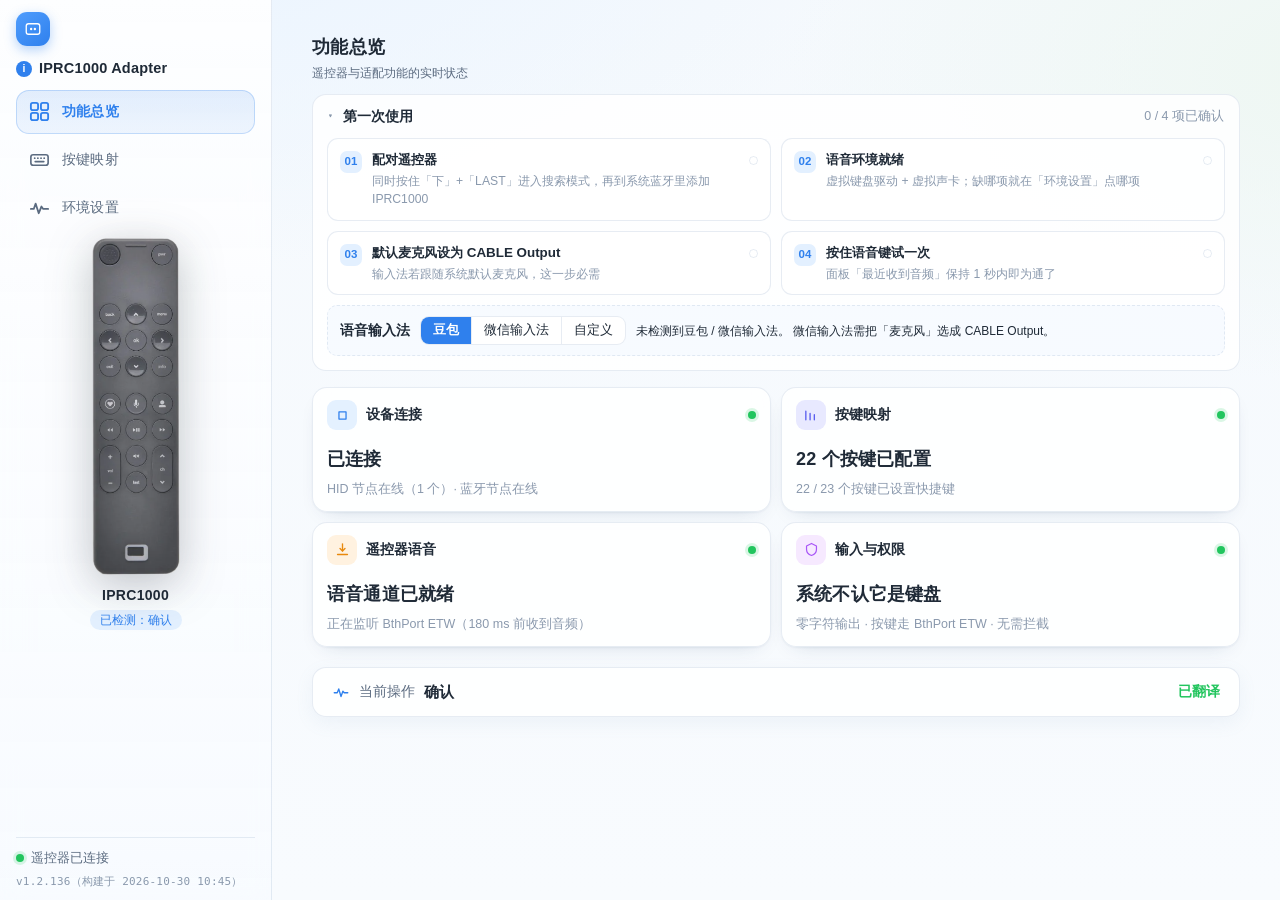
==== iprc1000_gui_dotnet/ui/index.html @ 38e793eb "声音通路合并成一张卡（1.2.136） 虚拟声卡 + 语音桥原来是两张独立卡，各占一屏，而它们讲的是同一件事 （遥控器 → 虚拟声卡 → 输入法）。合并后视觉上是一张卡：外圈圆角 + 中间虚线分隔。 " ====
<!DOCTYPE html>
<html lang="zh-CN">
<head>
<meta charset="utf-8" />
<meta name="viewport" content="width=device-width, initial-scale=1" />
<title>IPRC1000 Adapter</title>
<link rel="stylesheet" href="style.css" />
  <link rel="stylesheet" href="skin.css" />
</head>
<body>
<div class="app">

  <!-- ═══════════ 左侧栏 ═══════════ -->
  <aside class="rail">
    <div class="logo" title="IPRC1000 Adapter">
      <svg viewBox="0 0 24 24" width="18" height="18">
        <rect x="3" y="5" width="18" height="14" rx="3" fill="none" stroke="currentColor" stroke-width="1.8"/>
        <circle cx="9.5" cy="12" r="1.6" fill="currentColor"/>
        <circle cx="14.5" cy="12" r="1.6" fill="currentColor"/>
      </svg>
    </div>

    <div class="brand"><span class="badge">i</span> IPRC1000 Adapter</div>

    <nav class="nav">
      <button class="nav-btn active" data-page="overview" title="功能总览">
        <svg viewBox="0 0 24 24"><rect x="3" y="3" width="7.5" height="7.5" rx="2"/><rect x="13.5" y="3" width="7.5" height="7.5" rx="2"/><rect x="3" y="13.5" width="7.5" height="7.5" rx="2"/><rect x="13.5" y="13.5" width="7.5" height="7.5" rx="2"/></svg>
        <span class="nav-txt">功能总览</span>
      </button>
      <button class="nav-btn" data-page="keys" title="按键映射">
        <svg viewBox="0 0 24 24"><rect x="3" y="7" width="18" height="11" rx="2.4" stroke-width="1.7" fill="none"/><path d="M7 10.6h.01M10.3 10.6h.01M13.6 10.6h.01M16.9 10.6h.01M7.6 14.2h8.8" stroke-width="1.9"/></svg>
        <span class="nav-txt">按键映射</span>
      </button>
      <button class="nav-btn" data-page="env" title="环境设置">
        <svg viewBox="0 0 24 24"><path d="M3 13.5h3l2-5.5 3.2 10L14 11l1.9 2.5H21" stroke-width="1.9" fill="none"/></svg>
        <span class="nav-txt">环境设置</span>
      </button>
    </nav>

    <div class="device">
      <div class="remote"><img src="remote.png" alt="IPRC1000 遥控器" draggable="false" /></div>
      <div class="dev-name">IPRC1000</div>
      <div class="dev-hint" id="devHint">已检测：确认</div>
    </div>

    <!-- 底部固定区：连接状态 + 版本。用包裹层承载 margin-top:auto，
         否则 auto 外边距会把后加的版本行挤出可视区（.rail 是 overflow:hidden）。 -->
    <div class="rail-bottom">
      <div class="rail-foot">
        <span class="dot" id="linkDot"></span><span id="linkText">等待遥控器连接</span>
      </div>
      <!-- 版本 + 构建时间：一眼确认手上跑的是哪一版（本项目反复吃过"是不是最新 exe"的亏） -->
      <div class="rail-ver" id="railVer" title="程序版本与构建时间">—</div>
    </div>
  </aside>

  <!-- ═══════════ 右侧内容 ═══════════ -->
  <main>

    <!-- ── 功能总览 ── -->
    <section class="page" id="page-overview">
      <header class="page-head">
        <h1>功能总览</h1>
        <p>遥控器与适配功能的实时状态</p>
      </header>

      <!-- ③ 第一次使用：四步清单。全部完成自动收起；点任一步跳到对应页面 -->
      <details class="journey" id="journey" open>
        <summary>
          <span class="journey-h">第一次使用</span>
          <span class="journey-prog" id="journeyProg">0 / 4 项已确认</span>
        </summary>
        <!-- 向导条：未完成时显示"第 N 步"，当前步没通过就禁用「下一步」 -->
        <div class="wizard" id="wizardBar" style="display:none">
          <b id="wizardStep">第 1 / 4 步</b>
          <span id="wizardHint" class="wizard-hint"></span>
          <button type="button" class="btn" id="wizardNext">下一步</button>
        </div>
        <div class="journey-list" id="journeyList">
          <button type="button" class="jstep" data-go="overview">
            <b>01</b>
            <span><i>配对遥控器</i><em>同时按住「下」+「LAST」进入搜索模式，再到系统蓝牙里添加 IPRC1000</em></span>
            <u class="jdot"></u>
          </button>
          <button type="button" class="jstep" data-go="env">
            <b>02</b>
            <span><i>语音环境就绪</i><em>虚拟键盘驱动 + 虚拟声卡；缺哪项就在「环境设置」点哪项</em></span>
            <u class="jdot"></u>
          </button>
          <button type="button" class="jstep" data-go="env">
            <b>03</b>
            <span><i>默认麦克风设为 CABLE Output</i><em>输入法若跟随系统默认麦克风，这一步必需</em></span>
            <u class="jdot"></u>
          </button>
          <button type="button" class="jstep" data-go="overview">
            <b>04</b>
            <span><i>按住语音键试一次</i><em>面板「最近收到音频」保持 1 秒内即为通了</em></span>
            <u class="jdot"></u>
          </button>
          <!-- 2026-10-29：语音输入法选择从「环境设置」搬到首页 —— 它本来就是"第一次使用"的一个决定。
               不计入上面 4 步的进度（它是选择，不是待办）。 -->
          <div class="ime-pick">
            <span class="ime-label">语音输入法</span>
            <span class="ime-seg">
              <button type="button" data-ime="doubao">豆包</button>
              <button type="button" data-ime="wechat">微信输入法</button>
              <button type="button" data-ime="custom">自定义</button>
            </span>
            <em class="ime-hint" id="imeHint"></em>
          </div>
        </div>
      </details>
      <!-- 检测到反作弊时显示（空 note 由 CSS 折叠，不占位） -->
      <div class="note warn" id="acWarn"></div>

      <div class="cards">
        <div class="card">
          <div class="card-top">
            <div class="ic ic-blue"><svg viewBox="0 0 24 24"><path d="M7 7h10v10H7z" fill="none" stroke-width="1.8"/></svg></div>
            <span class="card-title">设备连接</span>
            <span class="dot" id="d-device"></span>
          </div>
          <div class="card-value" id="v-device">等待连接</div>
          <div class="card-desc" id="s-device">等待 IPRC1000 连接</div>
        </div>

        <div class="card">
          <div class="card-top">
            <div class="ic ic-indigo"><svg viewBox="0 0 24 24"><path d="M4 18V6m6 12V9m6 9v-7" stroke-width="1.9" fill="none"/></svg></div>
            <span class="card-title">按键映射</span>
            <span class="dot" id="d-keys"></span>
          </div>
          <div class="card-value" id="v-keys">— 个按键已配置</div>
          <div class="card-desc">支持单键、组合键与媒体键</div>
        </div>

        <div class="card">
          <div class="card-top">
            <div class="ic ic-amber"><svg viewBox="0 0 24 24"><path d="M12 4v10" stroke-width="1.9" fill="none"/><path d="M8.5 10.5 12 14l3.5-3.5" stroke-width="1.9" fill="none"/><path d="M5 19h14" stroke-width="1.9" fill="none"/></svg></div>
            <span class="card-title">遥控器语音</span>
            <span class="dot" id="d-voice"></span>
          </div>
          <div class="card-value" id="v-voice">语音通道未就绪</div>
          <div class="card-desc" id="s-voice">等待 BthPort ETW 音频通道</div>
        </div>

        <div class="card">
          <div class="card-top">
            <div class="ic ic-purple"><svg viewBox="0 0 24 24"><path d="M12 3.5 5 7v5c0 4.2 3 7 7 8.5 4-1.5 7-4.3 7-8.5V7z" fill="none" stroke-width="1.7"/></svg></div>
            <span class="card-title">输入与权限</span>
            <span class="dot" id="d-perm"></span>
          </div>
          <div class="card-value" id="v-perm">需要检查权限</div>
          <div class="card-desc">仅拦截 IPRC1000，不影响其他键盘</div>
        </div>
      </div>

      <div class="opbar">
        <div class="op-left">
          <svg viewBox="0 0 24 24" width="18" height="18"><path d="M3 13h4l2-5 3 10 2.5-7 1.8 2H21" stroke-width="1.8" fill="none"/></svg>
          <span>当前操作</span>
          <b id="opKey">—</b>
        </div>
        <div class="op-right" id="opState">—</div>
      </div>
    </section>

    <!-- ── 按键映射 ── -->
    <section class="page hidden" id="page-keys">
      <header class="page-head row">
        <div>
          <h1>按键映射</h1>
          <p>所有遥控器按键均可设置为单键、组合键或媒体键</p>
        </div>
        <div class="row">
          <button class="btn ghost" id="btnExport">导出</button>
          <button class="btn ghost" id="btnImport">导入</button>
          <button class="btn ghost" id="btnReset">恢复默认</button>
        </div>
      </header>

      <!-- 配置组 Tab + 搜索 -->
      <div class="grouptabs">
        <div class="gtabs" id="gTabs"></div>
        <button class="tabadd" id="gNew" title="复制当前映射并新建配置组">+</button>
        <button class="tabadd" id="gDel" title="删除当前配置组（至少保留一组）">−</button>
        <input class="gsearch" id="gSearch" placeholder="搜索：按键名 / HID 值 / 映射动作" spellcheck="false" />
      </div>

      <!-- 截图点击的全局调参：放在页面上，而不是藏进按键弹窗（2026-10-27 修正） -->
      <div class="panel-actions" id="clickTune" style="margin:2px 0 10px;flex-wrap:wrap"></div>

      <div class="keys-layout">
        <!-- 左：遥控器实体图（选中键高亮） -->
        <aside class="remote-pane">
          <div class="remote-stage" id="remoteStage">
            <img src="remote.png" alt="IPRC1000 遥控器" draggable="false" />
            <!-- 23 个透明热区，选中时高亮 -->
          </div>
          <div class="remote-name">IPRC1000</div>
        </aside>

        <!-- 右：按键列表（每行是该键的缩略图 + 组合键） -->
        <div class="keys-pane">
          <div class="keysum" id="keySum"></div>
          <div class="keylist" id="keyList"></div>
        </div>
      </div>

      <!-- 组合键编辑弹窗：点某一行时弹出 -->
      <div class="mask hide" id="comboMask">
        <div class="modal" id="comboModal">
          <div class="modal-head">
            <div class="modal-thumb" id="comboThumb"></div>
            <div class="modal-head-text">
              <div class="modal-title" id="comboTitle">设置快捷键</div>
              <div class="modal-sub" id="comboSub">当前：未设置</div>
            </div>
            <button class="modal-x" id="comboClose" title="关闭 (Esc)">×</button>
          </div>
          <div class="modal-body">
            <div class="kb-mods" id="kbMods"></div>
            <div class="kb-preset" id="kbPreset" style="display:none"></div>
            <div class="kb-main" id="kbMain"></div>
            <div class="kb-extra" id="kbExtra"></div>
            <!-- 动作：把这个键配成 切换配置组 / 鼠标左键 / 右键 / 滚轮上 / 滚轮下。
                 鼠标类走 SendInput，不经虚拟键盘；「切换配置组」= 方块键的出厂值。 -->
            <div class="kb-mouse" id="kbMouse"></div>
            <div class="kb-foot">
              <span class="kb-cur">当前：<b id="comboCur">未设置</b></span>
              <span class="grow"></span>
              <button class="btn ghost" id="kbNone">不执行</button>
              <button class="btn ghost" id="kbCancel">取消</button>
              <button class="btn" id="kbSave">保存映射</button>
            </div>
            <div class="note" id="comboNote"></div>
          </div>
        </div>
      </div>
    </section>

    <!-- ── 环境设置 ── -->
    <section class="page hidden" id="page-env">
      <header class="page-head" style="order:-1">
        <h1>环境设置</h1>
        <p>本机运行环境检查与一键修复</p>
      </header>

      <!-- ── 分组标题（2026-10-30）：用 order 定位置，不改 DOM 顺序 ── -->
      <div class="group-head" style="order:9">
        <b>环境体检</b><span>先看这里：一键确认本机是否就绪</span>
      </div>
      <div class="group-head" style="order:19">
        <b>声音通路</b><span>遥控器 → 虚拟声卡 → 输入法；这一段不通，语音键就没声音</span>
      </div>
      <div class="group-head" style="order:29">
        <b>按键与注入</b><span>遥控器按键怎么送进系统；不出字、卡键都看这里</span>
      </div>
      <div class="group-head" style="order:39">
        <b>鼠标</b><span>把遥控器当鼠标用：开关、手感、实时校准</span>
      </div>
      <div class="group-head" style="order:50">
        <b>启动与高级</b><span>开机自启、注册表、诊断与实验开关（一般不用动）</span>
        <button class="btn ghost" id="btnAdvToggle">展开</button>
      </div>

      <!-- 0. 环境自检 · 一键就绪 -->
      <div class="panel" style="order:10">
        <div class="panel-head">
          <div class="ic ic-green"><svg viewBox="0 0 24 24"><path d="M12 3.5 5 7v5c0 4.2 3 7 7 8.5 4-1.5 7-4.3 7-8.5V7z" fill="none" stroke-width="1.7"/><path d="M8.8 12.2 11 14.4l4.4-4.6" stroke-width="1.9" fill="none"/></svg></div>
          <div class="panel-title">
            <b>环境自检 · 一键就绪</b>
            <span>虚拟声卡 → 虚拟键盘驱动 → 设备驱动 → 默认麦克风，缺哪项点哪项</span>
          </div>
          <span class="dot" id="d-setup"></span>
        </div>
        <div class="kv" id="setupKv"></div>
        <div class="note" id="setupNote"></div>
        <div class="note" id="defaultMicNote"></div>
        <div class="panel-actions">
          <button class="btn" id="btnSetupAll">一键完成全部</button>
          <button class="btn ghost" id="btnCheckMic">检查录音设备</button>
          <button class="btn ghost" id="btnTestTone">发送 1 秒测试音</button>
          <button class="btn ghost" id="btnSetMic">设为 CABLE Output</button>
          <button class="btn ghost" id="btnDriverDiag">复制诊断</button>
          <button class="btn" id="btnDoctor">一键体检</button>
        </div>
        <details class="adv">
          <summary>更多选项：装声卡 / 装驱动 · 设备驱动切换 · 自启动设置</summary>
          <div class="panel-actions">
            <button class="btn ghost" id="btnInstallCable2">安装虚拟声卡</button>
            <button class="btn" id="btnInstallUhid2">一键安装 / 修复虚拟键盘驱动</button>
            <button class="btn ghost" id="btnSwitchDriver">切换设备驱动</button>
            <button class="btn ghost" id="btnRevertDriver">还原成键盘驱动</button>
          </div>
        </details>
      </div>

      <!-- 1. 注册表 -->
      <div class="panel" style="order:51" data-adv="1">
        <div class="panel-head">
          <div class="ic ic-blue"><svg viewBox="0 0 24 24"><path d="M4 6h16M4 12h16M4 18h16" stroke-width="1.9" fill="none"/></svg></div>
          <div class="panel-title">
            <b>本机环境 · 注册表</b>
            <span>BthPort ETW 需在驱动加载时读到正确配置，改完必须重启</span>
          </div>
          <span class="dot" id="d-reg"></span>
        </div>

        <div class="kv" id="regKv"></div>

        <div class="note" id="regNote"></div>

        <div class="panel-actions">
          <button class="btn" id="btnApplyReg">应用推荐值</button>
        </div>
        <details class="adv">
          <summary>更多选项：重新检测 · 立即重启</summary>
          <div class="panel-actions">
            <button class="btn ghost" id="btnRecheck">重新检测</button>
            <button class="btn ghost" id="btnReboot">立即重启</button>
          </div>
        </details>
      </div>

      <!-- 2. 虚拟声卡 -->
      <!-- 声音通路：声卡 + 语音桥合并为一张卡（2026-10-30），避免两个半张卡 -->
      <div class="card-merge" style="order:20">
      <div class="panel">
        <div class="panel-head">
          <div class="ic ic-indigo"><svg viewBox="0 0 24 24"><rect x="3" y="6" width="18" height="12" rx="3" fill="none" stroke-width="1.8"/><circle cx="9" cy="12" r="2.2" fill="none" stroke-width="1.8"/><path d="M14 10h4M14 14h4" stroke-width="1.8" fill="none"/></svg></div>
          <div class="panel-title">
            <b>虚拟声卡 · VB-CABLE</b>
            <span>把遥控器语音送到输入法：CABLE Input → CABLE Output</span>
          </div>
          <span class="dot" id="d-cable"></span>
        </div>

        <div class="kv" id="cableKv"></div>
        <div class="note" id="cableNote"></div>

        <div class="panel-actions">
          <button class="btn" id="btnInstallCable">安装 / 修复虚拟声卡</button>
          <button class="btn ghost" id="btnSetMicCable">设为默认麦克风</button>
        </div>
        <details class="adv">
          <summary>更多选项：打开官网</summary>
          <div class="panel-actions">
            <button class="btn ghost" id="btnOpenCable">打开官网</button>
          </div>
        </details>
      </div>

      <!-- 3. 音频桥 -->
      <div class="panel">
        <div class="panel-head">
          <div class="ic ic-amber"><svg viewBox="0 0 24 24"><path d="M4 12h3l2-5 3 10 3-8 2 3h3" stroke-width="1.8" fill="none"/></svg></div>
          <div class="panel-title">
            <b>语音桥 · ETW → 虚拟声卡</b>
            <span>从 BthPort ETW 取完整音频帧并送入 CABLE</span>
          </div>
          <span class="dot" id="d-bridge"></span>
        </div>

        <div class="kv" id="bridgeKv"></div>
        <!-- 诊断明细：正常时收起，出问题时才展开看 -->
        <details class="adv">
          <summary>诊断详情（帧数 / 缓冲 / 权限）</summary>
          <div class="kv" id="bridgeDiagKv"></div>
        </details>
        <div class="note warn" id="keyPathNote"></div>
        <div class="note" id="bridgeNote"></div>

        <div class="panel-actions">
          <button class="btn" id="btnBridge">启动语音桥</button>
        </div>
        <details class="adv">
          <summary>更多选项：快捷键注入开关 · 管理员身份重启</summary>
          <div class="panel-actions">
            <button class="btn ghost" id="btnInject">关闭快捷键注入</button>
            <button class="btn ghost" id="btnAdmin">以管理员身份重启本程序</button>
          </div>
        </details>
      </div>
      </div>

      <!-- 3.5 鼠标模式（开关从「鼠标模式」页搬来） -->
      <div class="panel" style="order:40">
        <div class="panel-head">
          <div class="ic ic-blue"><svg viewBox="0 0 24 24"><rect x="7" y="2.5" width="10" height="19" rx="5"/><path d="M12 7.6v3.9"/></svg></div>
          <div class="panel-title">
            <b>鼠标模式</b>
            <span>遥控器当鼠标用：方向键按住拖动即移动；切换即进出「鼠标模式」配置组</span>
          </div>
          <span class="dot" id="d-mouse2"></span>
        </div>
        <div class="note" id="mouseToggleNote"></div>
        <div class="panel-actions">
          <button class="btn" id="btnMouseToggle">切换到鼠标模式</button>
        </div>
      </div>

      <!-- 鼠标参数（原「鼠标模式」页整体搬入） -->
      <!-- ★ 包裹容器也是 flex 子元素：不给 order 会默认 0 抢到最前（实测踩到） -->
      <div id="mouseParams" style="order:41;display:flex;flex-direction:column">
<!-- 0. 模式 -->
      <div class="panel" style="order:43">
        <div class="panel-head">
          <div class="ic ic-blue"><svg viewBox="0 0 24 24"><rect x="7" y="2.5" width="10" height="19" rx="5"/><path d="M12 7.6v3.9"/></svg></div>
          <div class="panel-title">
            <b>键盘 / 鼠标模式</b>
            <span>按遥控器最底部的「方块键」即可切换（按下即生效）</span>
          </div>
          <span class="dot" id="d-mouse"></span>
        </div>
        <div class="kv" id="mouseKv"></div>
        <!-- 方块键的作用已移到「按键映射」页的组标签那一行（那里才是"配置组"的地盘），
             这里只留一句指路 —— 界面约定：同一份数据不许在两处各放一份控件。 -->
        <div class="note"><b>开/关在本页最上方</b>（环境设置 → 鼠标模式）；下面的手感参数改完即时生效。</div>
        <div class="note" id="mouseNote"><b>鼠标模式就是一个配置组</b> —— 它在「<b>按键映射</b>」页的
          配置组标签里，和别的组一样可以改按键。切到它 = 开鼠标模式，切走 = 关。
          方块键的出厂值就是「切换配置组」，也可以改绑成别的键或鼠标动作。</div>
        <div class="panel-actions">
          <button class="btn ghost" id="btnMouseCalib">重新自校准</button>
        </div>
      </div>

      <!-- 1. 手感 -->
      <div class="panel" style="order:41">
        <div class="panel-head">
          <div class="ic ic-indigo"><svg viewBox="0 0 24 24"><path d="M4 17c3.5-9 6.5-9 8 0s4.5 3 8-4" fill="none" stroke-width="1.8"/></svg></div>
          <div class="panel-title">
            <b>手感</b>
            <span>改完即时生效（拖动滑条就能在旁边试）</span>
          </div>
        </div>
        <div class="sliders" id="mouseSliders">
          <label class="slider-row"><span>起步速度</span><input type="range" data-k="minPxPerSec" data-unit=" px/秒" data-dec="0" min="10" max="400" step="10"><b class="val"></b></label>
          <label class="slider-row"><span>满速</span><input type="range" data-k="maxPxPerSec" data-unit=" px/秒" data-dec="0" min="150" max="3000" step="50"><b class="val"></b></label>
          <label class="slider-row"><span>加速时长</span><input type="range" data-k="rampMs" data-unit=" ms" data-dec="0" min="0" max="2500" step="50"><b class="val"></b></label>
          <label class="slider-row"><span>加速曲线</span><input type="range" data-k="rampExponent" data-unit="" data-dec="1" min="1" max="3" step="0.1"><b class="val"></b></label>
          <label class="slider-row"><span>滚轮起步</span><input type="range" data-k="wheelMinPerSec" data-unit=" 格/秒" data-dec="0" min="1" max="20" step="1"><b class="val"></b></label>
          <label class="slider-row"><span>滚轮满速</span><input type="range" data-k="wheelMaxPerSec" data-unit=" 格/秒" data-dec="0" min="2" max="40" step="1"><b class="val"></b></label>
        </div>
        <div class="switches">
          <label class="switch"><input type="checkbox" data-k="normalizeDiagonal">斜向归一化<i>不开斜着走快 41%</i></label>
          <label class="switch"><input type="checkbox" data-k="wheelOnVolumeKeys">音量± 当滚轮<i>默认关，免得占了音量键</i></label>
          <label class="switch"><input type="checkbox" data-k="rememberMode">记住上次模式<i>否则每次启动回键盘模式</i></label>
        </div>
        <div class="note" id="mouseCfgNote"></div>
        <details class="adv">
          <summary>更多选项：tick 频率 · 安全超时 · 恢复默认</summary>
          <div class="sliders">
            <label class="slider-row"><span>tick 频率</span><input type="range" data-k="tickHz" data-unit=" Hz" data-dec="0" min="30" max="120" step="10"><b class="val"></b></label>
            <label class="slider-row"><span>方向键超时</span><input type="range" data-k="directionHoldTimeoutSec" data-unit=" 秒" data-dec="0" min="2" max="30" step="1"><b class="val"></b></label>
            <label class="slider-row"><span>鼠标键超时</span><input type="range" data-k="buttonHoldTimeoutSec" data-unit=" 秒" data-dec="0" min="2" max="30" step="1"><b class="val"></b></label>
          </div>
          <div class="panel-actions">
            <button class="btn ghost" id="btnMouseReset">恢复默认手感</button>
          </div>
        </details>
      </div>

      <!-- 2. 实时校准 -->
      <div class="panel" style="order:42">
        <div class="panel-head">
          <div class="ic ic-green"><svg viewBox="0 0 24 24"><path d="M12 3v18M3 12h18" fill="none" stroke-width="1.7"/><circle cx="12" cy="12" r="4.2" fill="none" stroke-width="1.7"/></svg></div>
          <div class="panel-title">
            <b>实时校准</b>
            <span>切到鼠标模式后按住方向键 —— 光点就是<b>光标此刻的真实位置</b>（一张小地图），右下角是实时速度</span>
          </div>
        </div>
        <div class="pad" id="mousePad">
          <div class="pad-hint" id="mousePadHint">先切到鼠标模式，再按住遥控器方向键试试</div>
          <div class="pad-dot" id="mouseDot"></div>
          <div class="pad-speed" id="mouseSpeedLive"></div>
        </div>
        <div class="kv" id="mouseLiveKv"></div>
      </div>
      </div>

      <!-- 启动与自动化开关（2026-10-30）：从「环境自检」里拆出来，归入高级组 -->
      <div class="panel" style="order:52" data-adv="1">
        <div class="panel-head">
          <div class="ic ic-blue"><svg viewBox="0 0 24 24"><path d="M12 3.5v6" stroke-width="1.8"/><circle cx="12" cy="12" r="2.6" stroke-width="1.6" fill="none"/><path d="M6.5 21c0-3 2.5-5.4 5.5-5.4s5.5 2.4 5.5 5.4" stroke-width="1.4" fill="none"/></svg></div>
          <div class="panel-title">
            <b>启动与自动化</b>
            <span>开机自启、托盘、自动切驱动、麦克风守护——设一次就不用再管</span>
          </div>
        </div>
        <div class="panel-actions">
            <button class="btn ghost" id="btnAutoStart">启动后自动拉起语音桥</button>
            <button class="btn ghost" id="btnAutoRun">开机自启</button>
            <button class="btn ghost" id="btnStartMin">启动时进托盘</button>
            <button class="btn ghost" id="btnAutoDrv">启动自动切驱动</button>
            <button class="btn ghost" id="btnAutoMic">默认麦克风被改走时自动改回</button>
        </div>
      </div>

      <!-- 4. 按键拦截 -->
      <div class="panel" style="order:30">
        <div class="panel-head">
          <div class="ic ic-purple"><svg viewBox="0 0 24 24"><path d="M12 3.5 5 7v5c0 4.2 3 7 7 8.5 4-1.5 7-4.3 7-8.5V7z" fill="none" stroke-width="1.7"/><path d="M9 12l2 2 4-4" stroke-width="1.7" fill="none"/></svg></div>
          <div class="panel-title">
            <b>按键拦截 · 按住语音键不出字</b>
            <span>遥控器是标准蓝牙键盘，不拦截的话语音键会一直输出 m</span>
          </div>
          <span class="dot" id="d-uhid"></span><span class="dot hidden" id="d-perm2"></span>
        </div>
        <div class="note" id="injectNote"></div>
        <div class="kv" id="injectKv"></div>
        <div class="kv" id="keySrcKv"></div>
        <div class="note" id="keySrcNote"></div>
        <div class="panel-actions">
          <button class="btn" id="btnReleaseAll">紧急复位：释放所有按键</button>
          <button class="btn" id="btnInstallUhid">一键安装 / 修复虚拟键盘驱动</button>
          <button class="btn ghost" id="btnWizardReset">重跑首次设置</button>
          <button class="btn ghost" id="btnExportConfig">导出配置</button>
        </div>
        <div class="kv" id="uhidKv"></div>
        <div class="note" id="uhidNote"></div>
        <div class="switches">
          <!-- 日志总开关：**默认关**。排查问题时打开，会同时打开界面侧与语音桥侧的日志 -->
          <label class="switch" id="logSwitch"><input type="checkbox" id="logToggle">写入诊断日志<i>排查用，默认关闭</i></label>
          <!-- 第二级：事件日志（每天几 KB）。关掉它 = 完全不写任何日志。 -->
          <label class="switch" id="noteSwitch"><input type="checkbox" id="noteToggle">记录事件日志<i>按键/释放等归因，每天几 KB；关掉即完全不记录</i></label>
          <!-- 无驱动（降级）模式：给装不了 WinUHid 的机器。风险要写在界面上，不能只写文档。 -->
          <label class="switch" id="driverFreeSwitch"><input type="checkbox" id="driverFreeToggle">无驱动模式（实验·降级）<i>保持遥控器为键盘、靠钩子吞 m。<b>已知不稳</b>：可能刷屏或让键盘暂时打不了字（失控会自动切回驱动模式）。<b>建议优先用「安装虚拟键盘驱动」</b></i></label>
          <label class="switch" id="zeroGhostSwitch"><input type="checkbox" id="zeroGhostToggle">零漏模式（先吞后补）<i>连第一个 m 也不漏：遥控器刚用过时，单个 m 会晚 60ms 出现</i></label>
        </div>
        <div class="note" id="logNote"></div>
        <details class="adv">
          <summary>更多选项：测试注入 · 导出驱动手动安装</summary>
          <div class="panel-actions">
            <!-- 文案由 app.js 按当前语音键映射动态覆盖，这里给个中性默认值 -->
            <button class="btn ghost" id="btnTestInject">测试注入语音键</button>
            <!-- 只在打开诊断日志时出现（发布版默认不写日志，留个"清空"只会让人以为有日志） -->
            <button class="btn ghost" id="btnClearLog" hidden>清空按键日志</button>
            <button class="btn ghost" id="btnExportUhid">导出到桌面手动安装</button>
          </div>
        </details>
      </div>
    </section>


  </main>

      <!-- 环境体检弹窗（2026-10-30）：自己的遮罩，别塞进组合键弹窗里 -->
      <div class="mask hide" id="doctorMask">
        <div class="modal hidden" id="doctorModal">
          <div class="modal-head">
            <div class="modal-head-text">
              <b>环境体检</b>
              <span id="doctorSub">逐项检查，失败项可直接修</span>
            </div>
            <button class="x" id="doctorClose" title="关闭">✕</button>
          </div>
          <div class="doctor-list" id="doctorList"></div>
          <div class="panel-actions" style="margin-top:4px">
            <button class="btn" id="doctorCopy">复制报告</button>
            <button class="btn ghost" id="doctorRerun">重新体检</button>
          </div>
        </div>
      </div>
</div>
<script>
  /* 只用一种桥：WebView2（.NET 版）优先；否则加载本地/qrc 的 qwebchannel.js（PySide6 版） */
  if (!(window.chrome && window.chrome.webview)) {
    document.write('<script src="qwebchannel.js"><\/script>');
    document.write('<script>if (typeof QWebChannel === "undefined")'
      + 'document.write(\'<script src="qrc:///qtwebchannel/qwebchannel.js"><\\/script>\');<\/script>');
  }
</script>
<script src="app.js"></script>
</body>
</html>
---- iprc1000_gui_dotnet/ui/style.css ----
/* IPRC1000 Adapter — 浅蓝白、圆角卡片、柔和阴影 */

:root{
  --bg1:#eaf2fd; --bg2:#f7fbff; --bg3:#eef6ff;
  --rail:rgba(255,255,255,.72);
  --card:rgba(255,255,255,.86);
  --line:rgba(120,150,190,.18);
  --txt:#1f2a37; --txt2:#5b6b80; --txt3:#8a99ad;
  --blue:#2f80ed; --blue-l:#e3f0ff; --blue-d:#1f6fd8;
  --green:#22c55e; --amber:#f59e0b; --red:#ef4444; --indigo:#6366f1; --purple:#a855f7;
}
*{box-sizing:border-box;margin:0;padding:0}
html,body{height:100%}
body{
  font:14px/1.5 "Microsoft YaHei UI","Microsoft YaHei",-apple-system,"Segoe UI",sans-serif;
  color:var(--txt);
  background:linear-gradient(150deg,var(--bg1) 0%,var(--bg2) 45%,var(--bg3) 100%);
  overflow:hidden; user-select:none;
}
.app{display:flex;height:100vh}

/* ───── 左侧栏 ───── */
.rail{
  width:272px;flex:0 0 272px;position:relative;overflow:hidden;
  background:var(--rail);backdrop-filter:blur(14px);
  border-right:1px solid var(--line);
  display:flex;flex-direction:column;padding:12px 16px 10px;
}
.logo{
  width:34px;height:34px;border-radius:11px;display:grid;place-items:center;color:#fff;
  background:linear-gradient(140deg,#4f9dfd,#2f80ed);box-shadow:0 4px 12px rgba(47,128,237,.35);
}
.brand{
  margin-top:12px;display:flex;align-items:center;gap:7px;
  font-weight:600;font-size:14.5px;letter-spacing:.2px;
}
.badge{
  width:16px;height:16px;border-radius:50%;background:var(--blue);color:#fff;
  display:grid;place-items:center;font-size:10.5px;font-weight:700;font-style:normal;
}
.nav{margin-top:10px;display:flex;flex-direction:column;gap:4px;width:100%}
.nav-btn{
  /* 2026-10-28：图标 → **图标 + 文字**（新手不用悬停猜含义） */
  width:100%;height:44px;border:0;border-radius:13px;background:transparent;cursor:pointer;
  display:flex;align-items:center;gap:11px;padding:0 12px;
  color:var(--txt2);transition:.16s;font:inherit;text-align:left;
}
.nav-txt{font-size:13.5px;font-weight:500;letter-spacing:.2px;white-space:nowrap}
.nav-btn svg{width:23px;height:23px;fill:none;stroke:currentColor;stroke-width:1.9;stroke-linejoin:round;stroke-linecap:round}
.nav-btn svg rect,.nav-btn svg circle{fill:none}
.nav-btn:hover{background:rgba(47,128,237,.08);color:var(--blue)}
.nav-btn.active{background:var(--blue-l);color:var(--blue);box-shadow:inset 0 0 0 1px rgba(47,128,237,.22)}

.device{margin-top:6px;display:flex;flex-direction:column;align-items:center;padding-bottom:2px;min-height:0}
.remote{filter:drop-shadow(0 10px 22px rgba(35,42,54,.28));flex:0 1 auto;min-height:0;display:flex;justify-content:center}
/* 图片随窗口高度自适应：用 100vh 减去上方固定部分，窗口矮了图片自动缩小，
   保证下方的 IPRC1000 / 检测状态 / 连接状态 都能完整显示（此前图片固定 122px 会溢出被裁）。*/
.remote img{display:block;width:92px;height:auto;max-height:calc(100vh - 300px);
  object-fit:contain;user-select:none;-webkit-user-drag:none}
.dev-name{margin-top:8px;font-weight:700;font-size:14px;letter-spacing:.3px}
.dev-hint{margin-top:4px;font-size:12px;color:var(--blue);background:var(--blue-l);
  padding:1px 10px;border-radius:99px}
/* 底部固定区：margin-top:auto 放在包裹层上，让"连接状态+版本"整体贴底。
   原来 auto 直接放在 .rail-foot 上，后加的版本行会被挤出可视区。 */
.rail-bottom{margin-top:auto}
.rail-foot{
  display:flex;align-items:center;gap:7px;font-size:12.5px;color:var(--txt2);
  border-top:1px solid var(--line);padding-top:11px;
}
/* 版本 + 构建时间：很小很淡，但需要时一眼能找到 */
.rail-ver{
  margin-top:6px;font-size:11px;color:var(--txt3);
  font-family:Consolas,"Cascadia Mono",monospace;
  letter-spacing:.2px;cursor:help;white-space:nowrap;
  overflow:hidden;text-overflow:ellipsis;
}
.dot{width:8px;height:8px;border-radius:50%;background:#c3ccd9;flex:0 0 8px}
.dot.on{background:var(--green);box-shadow:0 0 0 3px rgba(34,197,94,.16)}
.dot.warn{background:var(--amber);box-shadow:0 0 0 3px rgba(245,158,11,.16)}
.dot.err{background:var(--red);box-shadow:0 0 0 3px rgba(239,68,68,.16)}

/* ───── 内容区 ───── */
main{flex:1;overflow-y:auto;padding:34px 40px 26px}
main::-webkit-scrollbar{width:9px}
main::-webkit-scrollbar-thumb{background:rgba(120,150,190,.32);border-radius:9px}
.page{max-width:1080px}
.hidden{display:none}
.page-head{margin-bottom:22px}
.page-head h1{font-size:27px;font-weight:800;letter-spacing:.4px}
.page-head p{margin-top:7px;color:var(--txt2);font-size:13.5px}
.page-head.row{display:flex;align-items:flex-start;justify-content:space-between}

/* 卡片网格 */
.cards{display:grid;grid-template-columns:1fr 1fr;gap:16px}
.card{
  background:var(--card);border:1px solid var(--line);border-radius:16px;padding:17px 19px 19px;
  box-shadow:0 6px 20px rgba(120,150,190,.10);backdrop-filter:blur(8px);
}
.card-top{display:flex;align-items:center;gap:9px}
.card-title{font-weight:600;font-size:13.5px}
.card-top .dot{margin-left:auto}
.card-value{margin-top:16px;font-weight:700;font-size:18px;letter-spacing:.2px}
.card-desc{margin-top:7px;font-size:12.5px;color:var(--txt3)}
.ic{width:30px;height:30px;border-radius:9px;display:grid;place-items:center;flex:0 0 30px}
.ic svg{width:17px;height:17px;fill:none;stroke:currentColor;stroke-linecap:round;stroke-linejoin:round}
.ic-blue{background:#e4f1ff;color:#2f80ed}
.ic-indigo{background:#e8e9ff;color:#5b5fef}
.ic-amber{background:#fff2e0;color:#e8890c}
.ic-purple{background:#f6e9ff;color:#a855f7}
.ic-green{background:#e6f7ec;color:#27ae60}

/* 底部操作条 */
.opbar{
  margin-top:20px;background:var(--card);border:1px solid var(--line);border-radius:14px;
  padding:13px 19px;display:flex;align-items:center;justify-content:space-between;
  box-shadow:0 6px 18px rgba(120,150,190,.09);
}
.op-left{display:flex;align-items:center;gap:9px;color:var(--txt2);font-size:13.5px}
.op-left svg{fill:none;stroke:var(--blue);stroke-linecap:round;stroke-linejoin:round}
.op-left b{color:var(--txt);font-size:15px}
.op-right{color:var(--green);font-weight:600;font-size:13.5px}

/* ───── 按键映射列表 ───── */
.keylist{display:flex;flex-direction:column;gap:9px;padding-bottom:18px}
.keyrow{
  display:flex;align-items:center;gap:14px;background:var(--card);border:1px solid var(--line);
  border-radius:13px;padding:12px 18px;cursor:pointer;transition:.15s;
}
.keyrow:hover{border-color:rgba(47,128,237,.42);box-shadow:0 6px 18px rgba(47,128,237,.10)}
.keyrow.sel{border-color:var(--blue);box-shadow:0 0 0 2px rgba(47,128,237,.16)}
.keyname{font-weight:600;font-size:14px}
.keyhid{font-size:11.5px;color:var(--txt3);margin-top:2px}
/* ★ 名称列必须 flex:1 + min-width:0，否则会被右侧定宽的 .keybind-sym 挤成 0 宽 → 名称看起来「不显示」 */
.keytext{flex:1 1 auto;min-width:0;display:flex;flex-direction:column;justify-content:center}
.keytext .keyname,.keytext .keyhid{overflow:hidden;text-overflow:ellipsis;white-space:nowrap}
.keyrow .chev{color:#b8c4d4;margin-left:8px}

/* ───── 面板（环境设置） ───── */
.panel{
  background:var(--card);border:1px solid var(--line);border-radius:16px;padding:18px 20px;
  margin-bottom:16px;box-shadow:0 6px 20px rgba(120,150,190,.10);
}
.panel-head{display:flex;align-items:flex-start;gap:12px}
.panel-title{display:flex;flex-direction:column;gap:3px}
.panel-title b{font-size:15px;font-weight:700}
.panel-title span{font-size:12.5px;color:var(--txt3)}
.panel-head .dot{margin-left:auto;margin-top:6px}
.kv{display:grid;grid-template-columns:repeat(auto-fit,minmax(215px,1fr));gap:9px;margin-top:15px}
.kv .item{background:#f5f8fd;border:1px solid var(--line);border-radius:10px;padding:9px 12px}
.kv .k{font-size:11.5px;color:var(--txt3)}
.kv .v{margin-top:3px;font-size:14px;font-weight:600;font-family:Consolas,"Cascadia Mono",monospace;word-break:break-all}
.kv .v.ok{color:#16a34a} .kv .v.bad{color:#e8890c}
.note{margin-top:13px;font-size:12.5px;color:var(--txt2);background:#f7fafe;
  border-left:3px solid var(--blue);border-radius:0 8px 8px 0;padding:9px 13px;line-height:1.65}
.note.warn{border-left-color:var(--amber);background:#fffaf0;color:#8a5a00}
/* 说明里的小字（排查提示之类），比正文再淡一档 */
.dim{color:var(--txt3)}
.panel-actions{display:flex;gap:9px;margin-top:15px;flex-wrap:wrap}
/* 次要动作折叠：面板上只留最常用的 1~2 个，其余收进 details（原生折叠，零 JS） */
.adv{margin-top:9px}
.adv>summary{display:inline-flex;align-items:center;gap:5px;padding:4px 2px;cursor:pointer;
  color:var(--txt2);font-size:12.5px;user-select:none;list-style:none;border-radius:7px}
.adv>summary::-webkit-details-marker{display:none}
.adv>summary::before{content:'▸';font-size:10px;line-height:1;transition:transform .15s}
.adv[open]>summary::before{transform:rotate(90deg)}
.adv>summary:hover{color:var(--blue)}
.adv .panel-actions{margin-top:8px}

/* 按钮 */
.btn{
  border:0;border-radius:10px;padding:9px 17px;font-size:13.5px;font-weight:600;cursor:pointer;
  background:linear-gradient(140deg,#4f9dfd,#2f80ed);color:#fff;transition:.15s;
  box-shadow:0 4px 13px rgba(47,128,237,.28);font-family:inherit;
}
.btn:hover{filter:brightness(1.05)}
.btn:active{transform:translateY(1px)}
.btn:disabled{opacity:.5;cursor:not-allowed;box-shadow:none}
.btn.ghost{background:#fff;color:var(--txt2);border:1px solid var(--line);box-shadow:none}
.btn.ghost:hover{color:var(--blue);border-color:rgba(47,128,237,.45)}

/* Toast */
#toast{
  position:fixed;left:50%;bottom:30px;transform:translateX(-50%) translateY(16px);
  background:rgba(31,42,55,.93);color:#fff;padding:11px 20px;border-radius:11px;font-size:13.5px;
  opacity:0;transition:.22s;pointer-events:none;max-width:70vw;
  /* ★ 2026-10-19 修：.mask 是 z-index:60 且带 backdrop-filter:blur(2px)，
     #toast 原来没有 z-index ⇒ 被压在遮罩**下面**，还被模糊滤镜糊掉（真机"文字模糊、被挡在后面"）。
     toast 必须盖在所有遮罩之上。 */
  z-index:999;white-space:pre-line;
}
#toast.show{opacity:1;transform:translateX(-50%) translateY(0)}

.keysum{display:flex;align-items:center;gap:10px;flex-wrap:wrap;margin:2px 0 10px}
.keysum .pill{font-size:12px;padding:3px 10px;border-radius:99px;background:var(--blue-l);color:var(--blue)}
.keygroup{font-size:12px;font-weight:700;color:var(--txt2);letter-spacing:.6px;
  margin:14px 2px 6px;display:flex;align-items:center;gap:8px}
.keygroup:after{content:'';flex:1;height:1px;background:var(--line)}


/* ───── 紧凑模式（整体收紧间距，一屏容纳更多内容）───── */
.page-head{margin-bottom:12px}
.page-head h1{font-size:18px}
.page-head p{font-size:12px;margin-top:3px}
.panel{padding:13px 15px;margin-bottom:10px;border-radius:12px}
.panel-head{margin-bottom:8px;gap:9px}
.panel-title b{font-size:13.5px}
.panel-title span{font-size:11.5px;margin-top:1px}
.panel-actions{margin-top:9px;gap:6px}
.btn{padding:5px 11px;font-size:12.5px;border-radius:8px}
.btn.ghost{padding:5px 10px}
.item{padding:5px 0;gap:8px}
.item .k{font-size:12.5px}
.item .v{font-size:12.5px}
.kv{gap:0}
.note{margin-top:7px;padding:7px 10px;font-size:12px;line-height:1.5;border-radius:9px}
/* 空的 .note 不显示任何东西 —— 否则它的左边框会留下一道小竖线，看着像半个括号标点。
   约定：有内容才显示；`.warn` 是"这内容是警告"的意思，不是"显示/隐藏"的开关。 */
.note:empty{display:none}
.keyrow{padding:7px 11px;gap:10px;margin-bottom:5px;border-radius:10px}
.keyname{font-size:13.5px}
.keyhid{font-size:10.5px}
.keygroup{margin:10px 2px 5px}
.keysum{gap:7px;margin:2px 0 8px}
.keysum .pill{font-size:11.5px;padding:2px 9px}
.card{padding:12px 14px;border-radius:12px}
.cards{gap:10px}


/* ───── 按键映射页：左遥控器 + 右列表 ───── */
.keys-layout{display:flex;gap:16px;align-items:flex-start}
.remote-pane{flex:0 0 196px;display:flex;flex-direction:column;align-items:center;
  padding:10px 8px 10px;border-radius:14px;background:var(--card,rgba(255,255,255,.72));
  border:1px solid var(--line)}
.remote-stage{position:relative;line-height:0}
.remote-stage img{display:block;width:164px;height:auto;user-select:none;-webkit-user-drag:none}
/* 热区：默认透明，选中/悬停时高亮 */
.keyhit{position:absolute;border-radius:9px;box-sizing:border-box;cursor:pointer;
  transition:background .12s,box-shadow .12s}
.keyhit:hover{background:rgba(64,150,255,.16)}
.keyhit.on{background:rgba(0,150,255,.30);box-shadow:0 0 0 2px rgba(0,150,255,.95) inset,
  0 0 10px rgba(0,150,255,.55)}
.remote-name{margin-top:8px;font-weight:700;font-size:14px}

.keys-pane{flex:1;min-width:0}
/* 行内缩略图：用 remote.png 当 sprite 裁出该键那一小块 */
.keythumb{flex:0 0 34px;width:34px;height:34px;border-radius:9px;background-image:url(remote.png);
  background-repeat:no-repeat;border:1px solid var(--line);
  box-shadow:0 1px 3px rgba(20,28,40,.16)}
.keyrow.sel .keythumb{box-shadow:0 0 0 2px rgba(0,150,255,.85)}
.keybind-sym{min-width:78px;text-align:right;font-family:ui-monospace,Consolas,monospace;
  font-size:13.5px;color:var(--txt1,#1e2633);
  /* ★ 与左边"名字"那一行对齐，而不是相对整个两行块居中。
     原来（默认 align-items:center）值比名字低 8px，看着像"错位"
     —— 实测：值 cy=235 / 名字 cy=227。改成 flex-start 后两者同基线。 */
  align-self:flex-start}
.keyrow.none .keybind-sym{color:var(--txt3,#98a4b6)}



/* ───── 组合键编辑弹窗 ───── */
.mask{position:fixed;inset:0;background:rgba(16,22,32,.32);
  /* 2026-10-28：原来 42% 黑 + blur(2px)，改键时背景几乎看不清，想对照别的键就得关弹窗。
     降到 32% 并去掉模糊 —— 弹窗自身有 24px 投影，层级仍然清楚。 */
  display:flex;align-items:center;justify-content:center;z-index:60}
.mask.hide{display:none}
.modal{width:min(560px,92vw);border-radius:16px;background:var(--bg1,#fff);
  border:1px solid var(--line);box-shadow:0 24px 60px rgba(12,20,32,.34);overflow:hidden;
  /* 窗口很矮时（如 660px）屏幕键盘比窗口高 —— 让弹窗内部滚动，而不是被切掉底部 */
  max-height:calc(100vh - 28px);display:flex;flex-direction:column}
.modal-body{overflow:auto}
.modal-head{display:flex;align-items:center;gap:12px;padding:14px 16px 12px;
  border-bottom:1px solid var(--line)}
.modal-thumb{flex:0 0 40px;width:40px;height:40px;border-radius:10px;
  background-image:url(remote.png);background-repeat:no-repeat;border:1px solid var(--line)}
.modal-title{font-weight:700;font-size:15px}
.modal-head-text{flex:1 1 auto;min-width:0}
.modal-sub{font-size:12.5px;color:var(--txt2);margin-top:2px;
  font-family:ui-monospace,Consolas,monospace}
.modal-x{margin-left:auto;width:28px;height:28px;border:0;border-radius:8px;cursor:pointer;
  background:transparent;color:var(--txt2);font-size:20px;line-height:1}
.modal-x:hover{background:var(--line)}
.modal-body{padding:14px 16px 16px}


/* ───── 配置组 Tab + 搜索 ───── */
.grouptabs{display:flex;align-items:center;gap:6px;margin:0 0 12px;flex-wrap:wrap}
.gtabs{display:flex;gap:5px;flex-wrap:wrap}
.gtab{padding:5px 12px;border-radius:9px 9px 0 0;font-size:12.5px;cursor:pointer;
  border:1px solid var(--line);border-bottom:0;background:var(--bg2,#f4f7fb);color:var(--txt2)}
.gtab.on{background:var(--bg1,#fff);color:var(--txt1);font-weight:700;
  box-shadow:inset 0 -2px 0 var(--blue)}
.gtab .n{opacity:.6;font-size:11px;margin-left:5px}
.tabadd{width:26px;height:26px;border-radius:8px;border:1px solid var(--line);cursor:pointer;
  background:var(--bg2,#f4f7fb);color:var(--txt2);font-size:15px;line-height:1}
.tabadd:hover{background:var(--blue-l);color:var(--blue)}
.gsearch{margin-left:auto;flex:0 1 230px;min-width:150px;width:230px;padding:6px 11px;font-size:12.5px;border-radius:9px;
  border:1px solid var(--line);background:var(--bg2,#fff);color:var(--txt1,#1e2633)}

/* ───── 屏幕键盘（弹窗内）───── */
.kb-mods{display:flex;gap:7px;margin-bottom:11px}
.kb-mods .m{flex:1;padding:8px 0;text-align:center;font-size:13px;border-radius:10px;cursor:pointer;
  border:1px solid var(--line);background:var(--bg2,#f4f7fb);color:var(--txt2);user-select:none}
.kb-mods .m.on{background:var(--blue);border-color:var(--blue);color:#fff;font-weight:700}
.kb-main{display:flex;flex-direction:column;gap:5px;margin-bottom:11px}
.kb-row{display:flex;gap:5px}
.kb-key{
  /* ★ 关键：flex:1 1 0 让每个键**等分**本行剩余宽度。
     不写的话 flex 默认 0 1 auto，键宽由内容决定 —— Esc / Backspace / Enter 这类
     文本长的键会把同行其它键挤变形（实测踩到：Esc 撑满整行、数字行被撕开）。 */
  flex:1 1 0;min-width:0;
  height:30px;border-radius:7px;border:1px solid var(--line);background:var(--bg2,#f7f9fc);
  color:var(--txt1,#1e2633);font-size:11.5px;cursor:pointer;user-select:none;
  display:flex;align-items:center;justify-content:center;overflow:hidden;
  white-space:nowrap;text-overflow:ellipsis;padding:0 4px;
}
.kb-key:hover{background:var(--blue-l)}
.kb-key.on{background:var(--blue);border-color:var(--blue);color:#fff;font-weight:700}
/* 宽度类：在等分基础上加权（1 个单位 = 一个普通字母键） */
.kb-key.w15{flex:1.5 1 0}.kb-key.w2{flex:2 1 0}.kb-key.w25{flex:2.5 1 0}
.kb-key.w3{flex:3 1 0}.kb-key.w5{flex:5 1 0}.kb-key.w7{flex:7 1 0}
.kb-extra{display:flex;gap:6px;flex-wrap:wrap}
/* 弹窗里的鼠标动作行：与 .kb-extra 同款排布，前面加一句说明 */
.kb-mouse{display:flex;align-items:center;gap:6px;flex-wrap:wrap;margin-top:9px;
  padding-top:9px;border-top:1px dashed var(--line)}
.kb-mouse .kb-cap{font-size:12px;color:var(--txt3);margin-right:2px}
/* 「按键映射」页配置组那一行里的方块键选项：跟 .seg 同款，但更紧凑 + 带一个前缀说明 */
.seg.seg-sq{align-items:center;font-size:12.5px;flex:0 0 auto;white-space:nowrap}
.seg.seg-sq .seg-cap{padding:0 8px;color:var(--txt3);font-size:12px;
  border-right:1px solid var(--line);align-self:stretch;display:flex;align-items:center}
.seg.seg-sq label{padding:6px 10px}
.kb-foot{display:flex;align-items:center;gap:8px;margin-top:13px;
  border-top:1px solid var(--line);padding-top:11px;
  /* ★ 2026-10-28：弹窗被限高后，屏幕键盘把「保存映射」推到滚动区底部 —— 得滚才能点。
     主操作必须常驻：粘在滚动区底部，横跨整宽（负 margin 抵消 .modal-body 的左右内边距）。 */
  position:sticky;bottom:0;z-index:2;
  margin-left:-16px;margin-right:-16px;padding:11px 16px 10px;
  background:var(--bg1,#fff);border-radius:0 0 15px 15px}
.kb-foot .grow{flex:1}
.kb-cur{font-size:12.5px;color:var(--txt2)}
.kb-cur b{font-family:ui-monospace,Consolas,monospace;color:var(--blue);font-size:14px}

/* 语音键：输入法预设 */
.kb-preset{display:flex;align-items:center;gap:6px;flex-wrap:wrap;margin-bottom:10px;
  padding:8px 10px;border-radius:10px;background:var(--blue-l)}
.kb-preset .pre-label{font-size:12px;color:var(--txt2)}
.pre-btn{padding:4px 10px;font-size:12px;border-radius:8px;cursor:pointer;
  border:1px solid var(--blue);background:#fff;color:var(--blue)}
.pre-btn:hover{background:var(--blue);color:#fff}

/* ───── 鼠标模式页 ───── */

/* 手感滑条：标签 / 滑条 / 数值 三列，数值用等宽数字避免跳动 */
.sliders{display:flex;flex-direction:column;gap:9px;margin:2px 0 12px}
.slider-row{display:grid;grid-template-columns:96px 1fr 88px;align-items:center;gap:10px}
.slider-row>span{color:var(--txt2);font-size:12.5px}
.slider-row>input[type=range]{width:100%;height:18px;accent-color:var(--blue);cursor:pointer}
.slider-row>.val{color:var(--txt);font-size:12.5px;text-align:right;font-variant-numeric:tabular-nums}

/* 开关做成胶囊，省地方也一眼看出状态 */
.switches{display:flex;flex-wrap:wrap;gap:8px}
.switch{display:flex;align-items:center;gap:7px;padding:7px 12px;border-radius:999px;
  border:1px solid var(--line);background:rgba(255,255,255,.7);cursor:pointer;
  font-size:12.5px;color:var(--txt2)}
.switch input{width:15px;height:15px;accent-color:var(--blue);cursor:pointer}
.switch i{font-style:normal;color:var(--txt3);font-size:11.5px}
.switch.on{color:var(--txt);border-color:rgba(47,128,237,.45);background:var(--blue-l)}

/* 实时校准区：按住遥控器方向键就能看到光点跟着走 —— 调滑条时手感即时可感 */
.pad{position:relative;height:172px;border:1px dashed rgba(120,150,190,.42);border-radius:12px;
  overflow:hidden;margin:2px 0 10px;
  background:
    repeating-linear-gradient(0deg,rgba(120,150,190,.07) 0 1px,transparent 1px 20px),
    repeating-linear-gradient(90deg,rgba(120,150,190,.07) 0 1px,transparent 1px 20px),
    rgba(255,255,255,.55)}
.pad-hint{position:absolute;inset:0;display:grid;place-items:center;color:var(--txt3);
  font-size:12.5px;text-align:center;padding:0 20px}
.pad-dot{position:absolute;left:50%;top:50%;width:11px;height:11px;border-radius:50%;
  background:var(--blue);box-shadow:0 0 0 5px rgba(47,128,237,.15);
  transform:translate(-50%,-50%);opacity:0;transition:opacity .18s}
.pad-dot.on{opacity:1}
.pad-speed{position:absolute;right:10px;bottom:8px;font-size:12px;color:var(--txt2);
  font-variant-numeric:tabular-nums}

/* 互斥单选：两段式胶囊（方块键的作用 —— 切配置组 / 切键鼠模式，只能选一个） */
.optrow{display:flex;align-items:center;gap:12px;flex-wrap:wrap;margin:2px 0 6px}
.optrow>span{color:var(--txt2);font-size:12.5px;min-width:96px}
.seg{display:inline-flex;border:1px solid var(--line);border-radius:999px;overflow:hidden;
  background:rgba(255,255,255,.7)}
.seg label{display:flex;align-items:center;padding:7px 14px;font-size:12.5px;
  color:var(--txt2);cursor:pointer;border-right:1px solid var(--line)}
.seg label:last-child{border-right:0}
.seg input{display:none}
.seg label.on{background:var(--blue-l);color:var(--txt);font-weight:600}
.hintline{color:var(--txt3);font-size:12px;line-height:1.55;margin:0 0 10px}

/* ── A：按键页隐藏左栏的小遥控器图（2026-10-28）
   按键页自己有一张大图（可点击、按哪个键就高亮），左栏再来一张 92px 的
   纯属重复；两张并排还会让人误以为是"重影"。只隐藏**图片**，
   「IPRC1000 / 已检测：…」文字保留。 */
body[data-page="keys"] .rail .device .remote{display:none}

/* ── ③ 第一次使用：四步清单（2026-10-28）── */
.journey{margin:0 0 16px;border:1px solid var(--line);border-radius:14px;background:var(--card);overflow:hidden}
.journey>summary{display:flex;align-items:center;gap:9px;padding:11px 15px;cursor:pointer;user-select:none;list-style:none}
.journey>summary::-webkit-details-marker{display:none}
.journey>summary::before{content:"▸";color:var(--txt3);font-size:11px;transition:.16s}
.journey[open]>summary::before{transform:rotate(90deg)}
.journey-h{font-size:14px;font-weight:600;color:var(--txt)}
.journey-prog{margin-left:auto;font-size:12.5px;color:var(--txt3)}
.journey-list{display:grid;grid-template-columns:1fr 1fr;gap:10px;padding:0 14px 14px}
@media(max-width:1000px){.journey-list{grid-template-columns:1fr}}
.jstep{display:flex;align-items:flex-start;gap:10px;text-align:left;padding:11px 12px;border:1px solid var(--line);
       border-radius:11px;background:rgba(255,255,255,.62);cursor:pointer;font:inherit;color:inherit;transition:.16s}
.jstep:hover{border-color:rgba(47,128,237,.38);background:var(--blue-l)}
.jstep>b{flex:0 0 auto;width:22px;height:22px;border-radius:7px;background:var(--blue-l);color:var(--blue);
         font-size:11.5px;font-weight:700;display:grid;place-items:center;margin-top:1px}
.jstep>span{display:flex;flex-direction:column;gap:2px;min-width:0}
.jstep i{font-style:normal;font-size:13.4px;font-weight:600;color:var(--txt)}
.jstep em{font-style:normal;font-size:12.2px;line-height:1.5;color:var(--txt3)}
.jdot{flex:0 0 auto;width:9px;height:9px;border-radius:50%;border:1.5px solid var(--line);margin:6px 0 0 auto}
.jstep.done{border-color:rgba(34,197,94,.38);background:rgba(240,253,244,.72)}
.jstep.done>b{background:#dcfce7;color:#15803d}
.jstep.done .jdot{background:var(--green);border-color:var(--green)}
.jstep.done i{color:#166534}

/* 首页「第一次使用」里的语音输入法选择行（2026-10-29）
   跨两列铺满；左侧标签、中间三档、右侧一句提示（窄屏时换行） */
.ime-pick{grid-column:1/-1;display:flex;align-items:center;gap:10px;flex-wrap:wrap;
  padding:10px 12px;border:1px dashed var(--line);border-radius:10px;background:rgba(47,128,237,.03)}
.ime-label{font-weight:600;color:var(--ink)}
.ime-seg{display:inline-flex;border:1px solid var(--line);border-radius:9px;overflow:hidden;background:#fff}
.ime-seg button{border:0;background:transparent;padding:5px 12px;font-size:12.5px;color:var(--muted);
  cursor:pointer;font-family:inherit}
.ime-seg button+button{border-left:1px solid var(--line)}
.ime-seg button:hover{background:var(--blue-l);color:var(--ink)}
.ime-seg button.on{background:var(--blue);color:#fff;font-weight:600}
.ime-hint{font-style:normal;font-size:12px;color:var(--muted);flex:1 1 240px;min-width:0}

/* 首次设置向导条（2026-10-29）：贴着"第一次使用"清单顶部 */
.wizard{display:flex;align-items:center;gap:10px;flex-wrap:wrap;margin:0 14px 10px;
  padding:10px 12px;border-radius:10px;background:rgba(47,128,237,.06);border:1px solid rgba(47,128,237,.18)}
.wizard>b{color:var(--blue);white-space:nowrap}
.wizard-hint{flex:1 1 300px;min-width:0;font-size:12.5px;color:var(--muted)}
.wizard .btn{padding:5px 14px;font-size:12.5px;white-space:nowrap}
.wizard .btn:disabled{opacity:.5;cursor:not-allowed}
/* 非当前步骤淡化：让用户知道"现在该做这一步" */
.jstep.pending{opacity:.5}

/* 一键体检（2026-10-30）：每项一行，左色条表示级别 */
.doctor-list{display:flex;flex-direction:column;gap:7px;margin:2px 14px 10px;max-height:52vh;overflow:auto}
.doc-item{display:flex;align-items:flex-start;gap:9px;padding:8px 11px;border-radius:8px;
  border:1px solid var(--line);background:#fff}
.doc-item.bad{border-color:rgba(210,80,60,.4);background:rgba(210,80,60,.05)}
.doc-item.warn{border-color:rgba(200,150,40,.45);background:rgba(200,150,40,.06)}
.doc-mark{flex:0 0 auto;font-weight:700;font-size:12px;line-height:19px;width:44px;text-align:center;
  border-radius:6px}
.doc-item.ok .doc-mark{color:#1a7f43;background:rgba(26,127,67,.1)}
.doc-item.warn .doc-mark{color:#9a6b00;background:rgba(200,150,40,.15)}
.doc-item.bad .doc-mark{color:#b03a28;background:rgba(210,80,60,.12)}
.doc-body{flex:1;min-width:0}
.doc-body b{font-size:13px;color:var(--txt)}
.doc-body .s{display:block;font-size:11.8px;color:var(--muted);margin-top:2px;line-height:1.5}
.doc-act{flex:0 0 auto}

/* ── 环境设置：按职责分组（2026-10-30）──
   用 CSS order 重排，**不动 DOM** —— 这样所有 id / JS 引用零风险。
   原来 9 个面板平铺（34 个按钮），现在压成 5 组，首屏只看到体检。 */
/* 必须带 :not(.hidden)：ID 选择器的 display 会盖掉 .page.hidden 的 display:none，
   否则该页在任何时候都显示（探针实测抓到"同时显示 2 页"） */
#page-env:not(.hidden){display:flex;flex-direction:column}
#page-env .page-head{order:1}
.group-head{display:flex;align-items:baseline;gap:10px;margin:16px 2px 6px;
  padding:0 2px 7px;border-bottom:1px solid var(--line)}
.group-head:first-of-type{margin-top:6px}
.group-head b{font-size:14.5px;color:var(--txt);letter-spacing:.2px}
.group-head span{font-size:12px;color:var(--muted)}
.group-head .btn{margin-left:auto;flex:0 0 auto;padding:2px 11px;font-size:12px}
#page-env.hide-adv [data-adv]{display:none}
/* 面板内部的"检查 / 开关"分区：同一面板里两类东西要看得见分界 */
.btn-zone{display:flex;flex-wrap:wrap;gap:8px;margin:8px 0 2px}
.btn-zone+.btn-zone{margin-top:12px;padding-top:10px;border-top:1px dashed var(--line)}
.zone-label{width:100%;font-size:11.5px;color:var(--muted);margin:0 0 2px 1px}

/* ── 合并卡（2026-10-30）：把两张卡视觉上合成一张 ──
   声音通路 = 虚拟声卡 + 语音桥：原来两张独立卡，各占一屏，信息还被切开。
   这里只合并**外观**（外圈圆角 + 中间虚线分隔），内容与 id 一行未动。 */
.card-merge{display:flex;flex-direction:column}
.card-merge>.panel{border-radius:0;margin:0}
.card-merge>.panel:first-child{border-radius:12px 12px 0 0}
.card-merge>.panel:last-child{border-radius:0 0 12px 12px;border-top:1px dashed var(--line)}
---- iprc1000_gui_dotnet/ui/skin.css ----
/* ══ IPRC1000 视觉皮肤（2026-10-28）════════════════════════════════
   借鉴「丁哥智能语音 Hub」的明亮渐变风格，但**刻意不改任何度量**
   （padding / margin / line-height / font-size / 高度 全部不动）。
   原因：实测整份照搬会让每页高度 **+450px（+21%）**，环境页从 2142 → 2592，
   开关被挤到 2500px 外，既增加滚动也把自动化点击逼到超时。
   这里只做「颜色 + 圆角 + 阴影 + 180ms 淡入」。 */

/* 1) 页面底色：极浅的冷色渐变（原来是一片纯色） */
body{
  background:
    radial-gradient(1200px 600px at 12% -10%, #eaf4ff 0%, rgba(234,244,255,0) 60%),
    radial-gradient(900px 500px at 105% 8%, #eef7f2 0%, rgba(238,247,242,0) 62%),
    linear-gradient(180deg,#f5f9fd 0%, #f8fbfe 100%);
}

/* 2) 卡片/面板：统一圆角与更柔的投影（尺寸不变，只改观感） */
.card,.panel{
  border-radius:15px;
  box-shadow:0 1px 2px rgba(28,60,100,.05), 0 8px 22px -14px rgba(28,60,100,.28);
}
.card:hover{box-shadow:0 1px 2px rgba(28,60,100,.06), 0 12px 26px -14px rgba(28,60,100,.34)}

/* 3) 侧栏：与内容区之间加一层极淡的分隔渐变 */
.rail{background:linear-gradient(180deg, rgba(255,255,255,.86), rgba(247,251,255,.78))}

/* 4) 导航激活态：淡蓝胶囊 + 左侧细亮条（文字版导航的视觉锚点） */
.nav-btn.active{
  background:linear-gradient(180deg, rgba(47,128,237,.13), rgba(47,128,237,.07));
  box-shadow:inset 0 0 0 1px rgba(47,128,237,.24);
}
.nav-btn.active .nav-txt{color:var(--blue);font-weight:600}

/* 5) 页面切换：180ms 淡入
   ★★ 只用 opacity，**绝不能用 transform**：
   带 transform 的祖先会成为 position:fixed 的包含块 —— 实测把 .page 加了
   translateY 之后，#comboMask（fixed;inset:0）的高度变成整页 1907px 而不是窗口 760px，
   弹窗就被推到下面、底部越界。这条坑 2026-10-28 踩过。 */
.page-entering { animation: page-fade .18s cubic-bezier(.2,.7,.3,1) }
@keyframes page-fade{
  from{opacity:.55}
  to{opacity:1}
}

/* 6) 尊重系统「减少动态效果」—— 宁可不动，也不要让人晕 */
@media (prefers-reduced-motion: reduce){
  *,*::before,*::after{animation:none !important; transition:none !important}
}
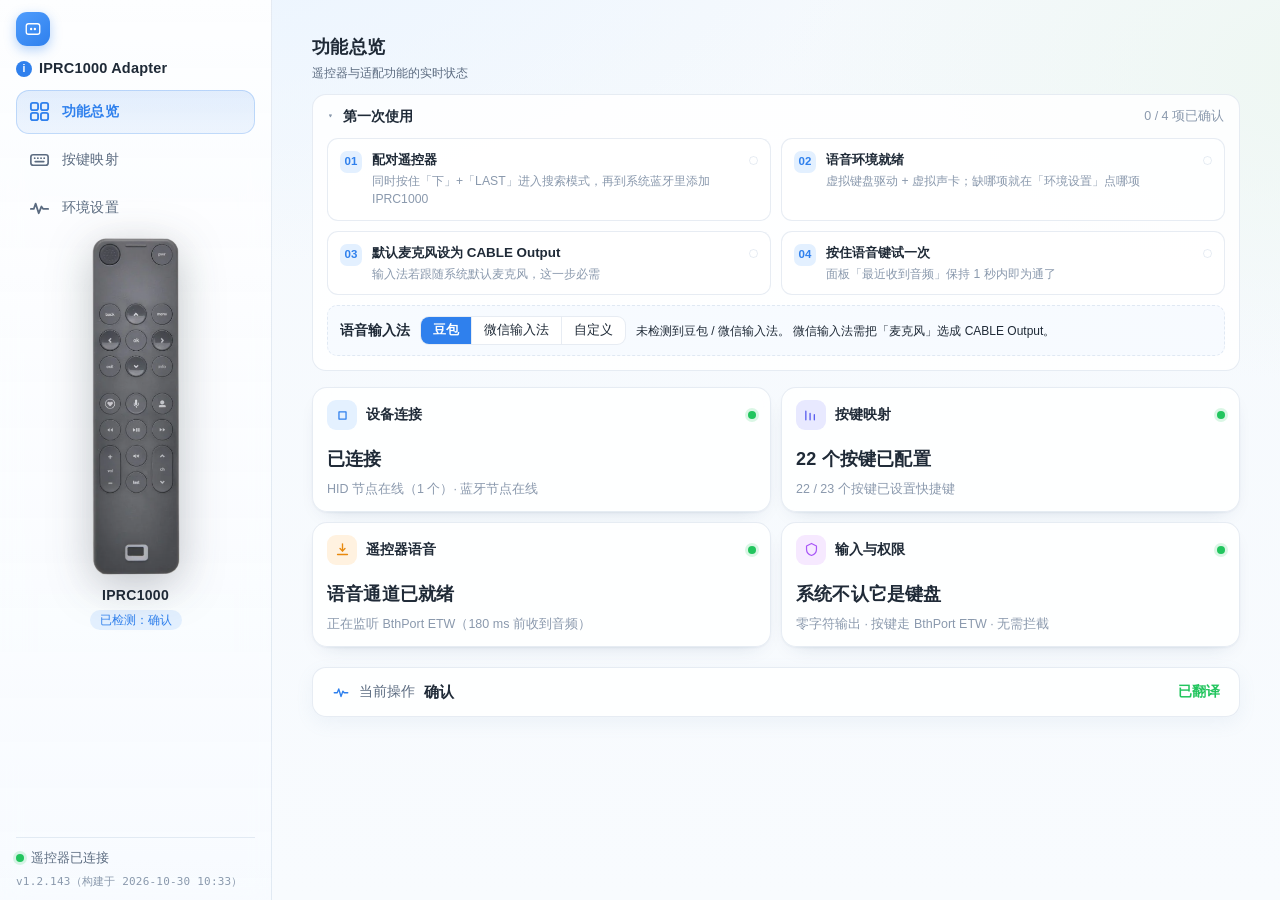
==== commit 32b4f968: "宏/文本动作库 + 键鼠录制 + 罗技 Lua 导入（1.2.138–1.2.143） 1.2.138  按真机在用配置重冻结出厂默认键位（6 处） 1.2.139  新增宏/文本动作库：macros" ====
--- a/iprc1000_gui_dotnet/ui/index.html
+++ b/iprc1000_gui_dotnet/ui/index.html
@@ -219,13 +219,74 @@
             <button class="modal-x" id="comboClose" title="关闭 (Esc)">×</button>
           </div>
           <div class="modal-body">
-            <div class="kb-mods" id="kbMods"></div>
-            <div class="kb-preset" id="kbPreset" style="display:none"></div>
-            <div class="kb-main" id="kbMain"></div>
-            <div class="kb-extra" id="kbExtra"></div>
-            <!-- 动作：把这个键配成 切换配置组 / 鼠标左键 / 右键 / 滚轮上 / 滚轮下。
-                 鼠标类走 SendInput，不经虚拟键盘；「切换配置组」= 方块键的出厂值。 -->
-            <div class="kb-mouse" id="kbMouse"></div>
+            <!-- 三页签（2026-10-30）：这个遥控器键按下后干什么 —— 发一个按键 / 粘贴一段文本 / 跑一串宏。
+                 文本和宏都存同一份 macros.json，绑定时写的是负数哨兵（-1001 起）。 -->
+            <div class="cm-tabs" id="comboTabs">
+              <button class="cm-tab on" data-tab="key">按键</button>
+              <button class="cm-tab" data-tab="text">文本</button>
+              <button class="cm-tab" data-tab="macro">宏</button>
+            </div>
+
+            <div class="cm-pane" id="paneKey">
+              <div class="kb-mods" id="kbMods"></div>
+              <div class="kb-preset" id="kbPreset" style="display:none"></div>
+              <div class="kb-main" id="kbMain"></div>
+              <div class="kb-extra" id="kbExtra"></div>
+              <!-- 动作：把这个键配成 切换配置组 / 鼠标左键 / 右键 / 滚轮上 / 滚轮下。
+                   鼠标类走 SendInput，不经虚拟键盘；「切换配置组」= 方块键的出厂值。 -->
+              <div class="kb-mouse" id="kbMouse"></div>
+            </div>
+
+            <!-- 文本：一键把预设文字粘贴到光标处（走剪贴板，不经输入法，中文/emoji 都能过） -->
+            <div class="cm-pane hide" id="paneText">
+              <div class="cm-label">选一组（1–10）<span class="cm-hint" id="txtHint"></span></div>
+              <div class="cm-slots" id="txtSlots"></div>
+              <input class="cm-name" id="txtName" maxlength="40" placeholder="名称（可选，例如「报价话术」）">
+              <textarea class="cm-text" id="txtBody" rows="7"
+                placeholder="点这里输入要一键粘贴的文字…&#10;支持多行、中文、emoji。粘贴时不会经过输入法。"></textarea>
+              <div class="cm-row">
+                <button class="btn ghost" id="txtTest">试一下粘贴</button>
+                <span class="cm-hint">会把光标处的当前内容覆盖掉，先点好目标输入框</span>
+              </div>
+            </div>
+
+            <!-- 宏：按键 / 等待 / 粘贴 / 点击 四类步骤，按顺序执行 -->
+            <div class="cm-pane hide" id="paneMacro">
+              <!-- 录制：点完 3 秒才真正开始，那 3 秒用来把鼠标移回目标窗口
+                   （否则点「开始录制」那一下会被自己录进去） -->
+              <div class="cm-row">
+                <button class="btn" id="recBtn" data-on="0">开始录制</button>
+                <span class="cm-hint" id="recHint">录键盘 + 鼠标点击/拖拽；不录自由移动</span>
+              </div>
+              <div class="cm-row">
+                <input class="cm-name" id="macName" maxlength="40" placeholder="宏名称（可选）">
+                <button class="btn ghost" id="macRun">试运一遍</button>
+              </div>
+              <div class="cm-row">
+                <span class="cm-lab">执行</span>
+                <input class="cm-num" id="macLoop" type="number" min="0" max="999" value="1">
+                <span class="cm-hint" id="macLoopHint">遍 · 1 = 触发一次，0 = 一直循环（按任意遥控器键停）</span>
+              </div>
+              <div class="cm-steps" id="macSteps"></div>
+              <div class="cm-add" id="macAdd">
+                <button class="btn ghost" data-add="keys">+ 按键</button>
+                <button class="btn ghost" data-add="wait">+ 等待</button>
+                <button class="btn ghost" data-add="paste">+ 粘贴文本</button>
+                <button class="btn ghost" data-add="click">+ 点击（图标）</button>
+                <span style="flex:1"></span>
+                <!-- 清空：重新配一个宏时不用逐条删。会二次确认（误点丢很多步很难受） -->
+                <button class="btn ghost" id="macClear" title="清空所有步骤，重新配">清空</button>
+              </div>
+              <!-- 罗技 Lua 导入：只做子集提取，不是 Lua 解释器 -->
+              <div class="cm-row">
+                <button class="btn ghost" id="luaBtn">导入 .lua（罗技）</button>
+                <input type="file" id="luaFile" accept=".lua,.txt" style="display:none">
+                <span class="cm-hint">只认线性序列；按住连点/压枪这类会明确报错并指行号</span>
+              </div>
+              <div class="note">「按键」填虚拟键码，逗号分隔（<b>17,65</b> = Ctrl+A）。
+                「点击」复用按键面板里的「截图点击」：按采集过的图标找，找不到就停下，不会瞎点。</div>
+            </div>
+
             <div class="kb-foot">
               <span class="kb-cur">当前：<b id="comboCur">未设置</b></span>
               <span class="grow"></span>
--- a/iprc1000_gui_dotnet/ui/style.css
+++ b/iprc1000_gui_dotnet/ui/style.css
@@ -339,6 +339,61 @@
 .kb-cur{font-size:12.5px;color:var(--txt2)}
 .kb-cur b{font-family:ui-monospace,Consolas,monospace;color:var(--blue);font-size:14px}
 
+/* ───── 弹窗三页签：按键 / 文本 / 宏（2026-10-30）─────
+   一个遥控器键只能是三者之一，所以用页签切换而不是把三套控件堆在一起
+   （弹窗已经限高，堆起来就得滚很久才找到「保存」）。 */
+.cm-tabs{display:flex;gap:4px;background:var(--bg3);padding:3px;border-radius:11px;margin-bottom:13px}
+.cm-tab{flex:1;padding:7px 0;text-align:center;font-size:13px;border:0;background:transparent;
+  color:var(--txt2);border-radius:9px;cursor:pointer;font-family:inherit}
+.cm-tab.on{background:var(--bg2);color:var(--txt);font-weight:700;box-shadow:0 1px 2px rgba(31,42,55,.08)}
+.cm-pane.hide{display:none}
+
+.cm-label{font-size:12.5px;color:var(--txt2);margin-bottom:7px;display:flex;align-items:baseline;gap:8px}
+.cm-hint{font-size:12px;color:var(--txt3)}
+.cm-slots{display:grid;grid-template-columns:repeat(10,minmax(0,1fr));gap:4px;margin-bottom:11px}
+.cm-slot{padding:6px 0;text-align:center;font-size:12.5px;border-radius:8px;cursor:pointer;
+  border:1px solid var(--line);background:var(--bg2);color:var(--txt2)}
+.cm-slot.has{border-color:var(--blue);color:var(--blue)}
+.cm-slot.on{background:var(--blue);border-color:var(--blue);color:#fff;font-weight:700}
+
+.cm-name{width:100%;padding:8px 10px;border:1px solid var(--line);border-radius:9px;
+  font-size:13px;font-family:inherit;margin-bottom:9px;background:var(--bg2);color:var(--txt)}
+.cm-text{width:100%;padding:10px;border:1px solid var(--line);border-radius:9px;
+  font-size:13px;line-height:1.6;font-family:inherit;resize:vertical;min-height:120px;
+  margin-bottom:9px;background:var(--bg2);color:var(--txt);user-select:text}
+.cm-row{display:flex;align-items:center;gap:9px;margin-bottom:10px}
+.cm-row .cm-name{margin-bottom:0;flex:1;width:auto}
+/* 按钮不许被输入框挤成两行（「试运一遍」曾经被压成「试运/一遍」） */
+.cm-row .btn{flex:0 0 auto;white-space:nowrap}
+.cm-lab{font-size:12.5px;color:var(--txt2);flex:0 0 auto}
+.cm-num{width:74px;flex:0 0 auto;padding:6px 8px;border:1px solid var(--line);border-radius:8px;
+  font-size:12.5px;font-family:inherit;background:var(--bg2);color:var(--txt);text-align:center}
+
+.cm-steps{display:flex;flex-direction:column;gap:6px;margin-bottom:10px}
+.cm-step{display:grid;grid-template-columns:18px 46px minmax(0,1fr) 22px 18px;
+  gap:6px;align-items:center;background:var(--bg3);border-radius:9px;padding:6px 8px;
+  /* 纯文字行（拖拽/移动）没有输入框，会比其他行矮 —— 定高保证一列视觉整齐 */
+  min-height:36px}
+.cm-step .idx{font-size:12px;color:var(--txt3)}
+.cm-step .ty{font-size:12px;color:var(--txt2)}
+/* 参数区：一行里可能放好几个控件（键码+按住时长 / 槽位+粘贴键），用 flex 排 */
+.cm-step .pm{display:flex;align-items:center;gap:4px;min-width:0}
+.cm-step .pm>*{min-width:0}
+.cm-step input,.cm-step select{padding:4px 6px;border:1px solid var(--line);border-radius:6px;
+  font-size:12px;font-family:inherit;background:var(--bg2);color:var(--txt);min-width:0}
+.cm-step input[data-f="vks"]{flex:1 1 60px}
+.cm-step .w56{width:56px;flex:0 0 56px;text-align:center}
+.cm-step .rd{font-size:11.5px;color:var(--txt3);overflow:hidden;text-overflow:ellipsis;white-space:nowrap}
+/* 失败策略：点一下在「停 / 跳」之间切 */
+.cm-step .of{border:0;background:transparent;cursor:pointer;font-family:inherit;
+  font-size:11.5px;color:var(--txt3);padding:0;width:22px;text-align:center}
+.cm-step .of.skip{color:var(--amber);font-weight:700}
+.cm-step .del{border:0;background:transparent;color:var(--txt3);cursor:pointer;font-size:15px;
+  padding:0;line-height:1;font-family:inherit}
+.cm-step .del:hover{color:var(--red)}
+.cm-add{display:flex;gap:6px;flex-wrap:wrap;margin-bottom:10px}
+.cm-add .btn{font-size:12.5px;padding:6px 11px}
+
 /* 语音键：输入法预设 */
 .kb-preset{display:flex;align-items:center;gap:6px;flex-wrap:wrap;margin-bottom:10px;
   padding:8px 10px;border-radius:10px;background:var(--blue-l)}
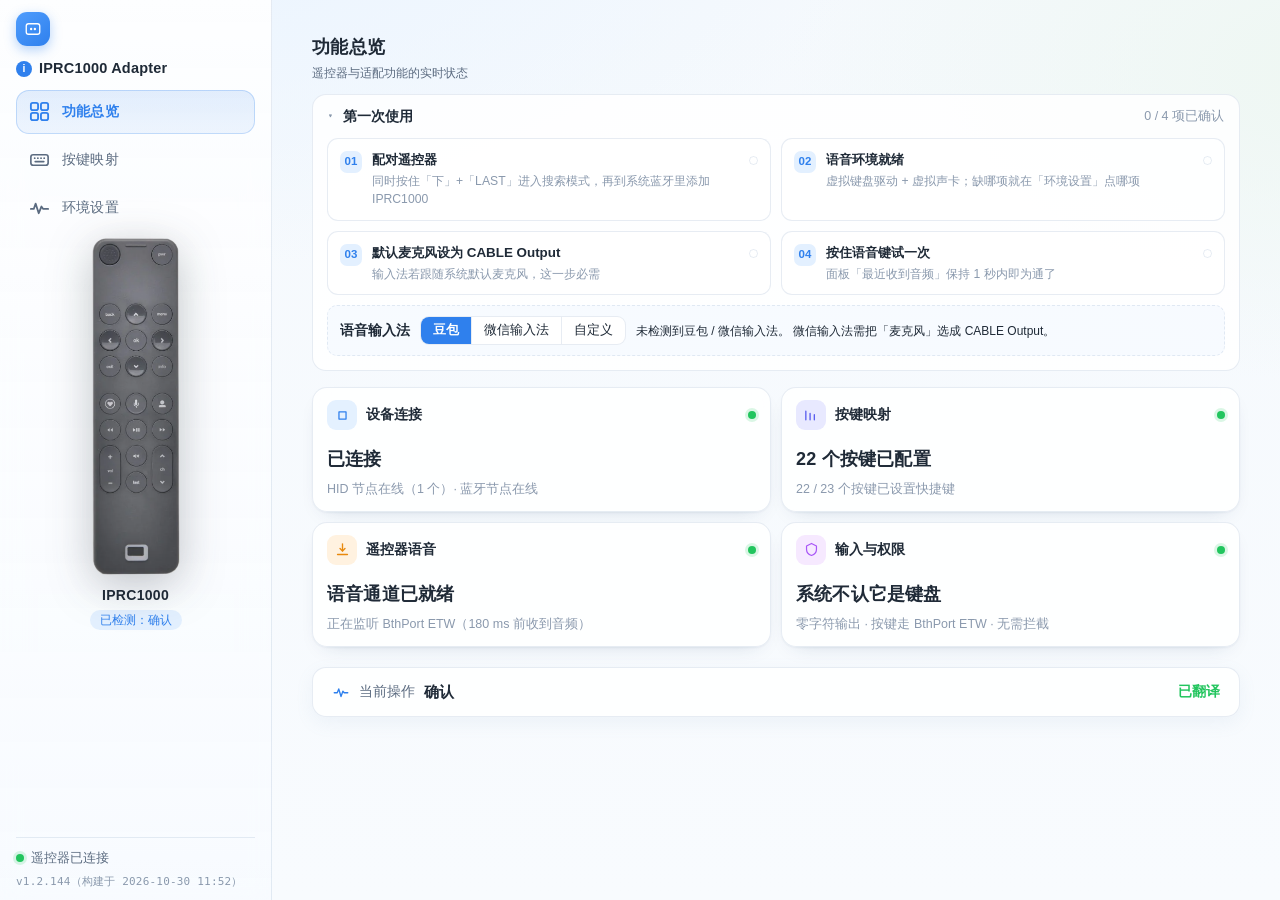
==== commit cde125a7: "全局按键 + 修复「未知方法 installUhid」+ 体检定级纠正（1.2.144） ## 全局按键（修用户报的核心 bug） 用户反馈：首页把语音键切成微信输入法（Ctrl+Win），切到鼠标模" ====
--- a/iprc1000_gui_dotnet/ui/index.html
+++ b/iprc1000_gui_dotnet/ui/index.html
@@ -216,6 +216,10 @@
               <div class="modal-title" id="comboTitle">设置快捷键</div>
               <div class="modal-sub" id="comboSub">当前：未设置</div>
             </div>
+            <!-- 全局：勾上后这个键在所有配置组共用同一份映射，切配置组不再变化。
+                 语音键属于这类 —— 它跟输入法有关，跟"当前用哪套桌面键位"无关。 -->
+            <button class="gbtn" id="comboGlobal" data-on="0"
+              title="全局：所有配置组共用这个映射，切换配置组时保持不变（语音键建议开启）">全局</button>
             <button class="modal-x" id="comboClose" title="关闭 (Esc)">×</button>
           </div>
           <div class="modal-body">
--- a/iprc1000_gui_dotnet/ui/style.css
+++ b/iprc1000_gui_dotnet/ui/style.css
@@ -150,6 +150,8 @@
 .kv .k{font-size:11.5px;color:var(--txt3)}
 .kv .v{margin-top:3px;font-size:14px;font-weight:600;font-family:Consolas,"Cascadia Mono",monospace;word-break:break-all}
 .kv .v.ok{color:#16a34a} .kv .v.bad{color:#e8890c}
+/* 可选项未启用（不影响使用）：用中性灰，不要用告警色 —— 免得让人以为出故障 */
+.kv .v.warn{color:var(--txt3)}
 .note{margin-top:13px;font-size:12.5px;color:var(--txt2);background:#f7fafe;
   border-left:3px solid var(--blue);border-radius:0 8px 8px 0;padding:9px 13px;line-height:1.65}
 .note.warn{border-left-color:var(--amber);background:#fffaf0;color:#8a5a00}
@@ -394,6 +396,16 @@
 .cm-add{display:flex;gap:6px;flex-wrap:wrap;margin-bottom:10px}
 .cm-add .btn{font-size:12.5px;padding:6px 11px}
 
+/* ── 全局按键（2026-10-30）：标记后跨配置组共用同一份映射 ── */
+.gbtn{border:1px solid var(--line);background:var(--bg2);color:var(--txt3);
+  border-radius:8px;padding:5px 10px;font-size:12px;cursor:pointer;font-family:inherit;
+  margin-right:7px;flex:0 0 auto;white-space:nowrap}
+.gbtn:hover{border-color:var(--blue)}
+.gbtn.on{background:var(--blue);border-color:var(--blue);color:#fff;font-weight:700}
+.gbadge{display:inline-block;margin-left:6px;padding:0 5px;border-radius:4px;
+  background:var(--blue-l);color:var(--blue-d);font-size:10.5px;font-weight:700;
+  vertical-align:1px;letter-spacing:.5px}
+
 /* 语音键：输入法预设 */
 .kb-preset{display:flex;align-items:center;gap:6px;flex-wrap:wrap;margin-bottom:10px;
   padding:8px 10px;border-radius:10px;background:var(--blue-l)}
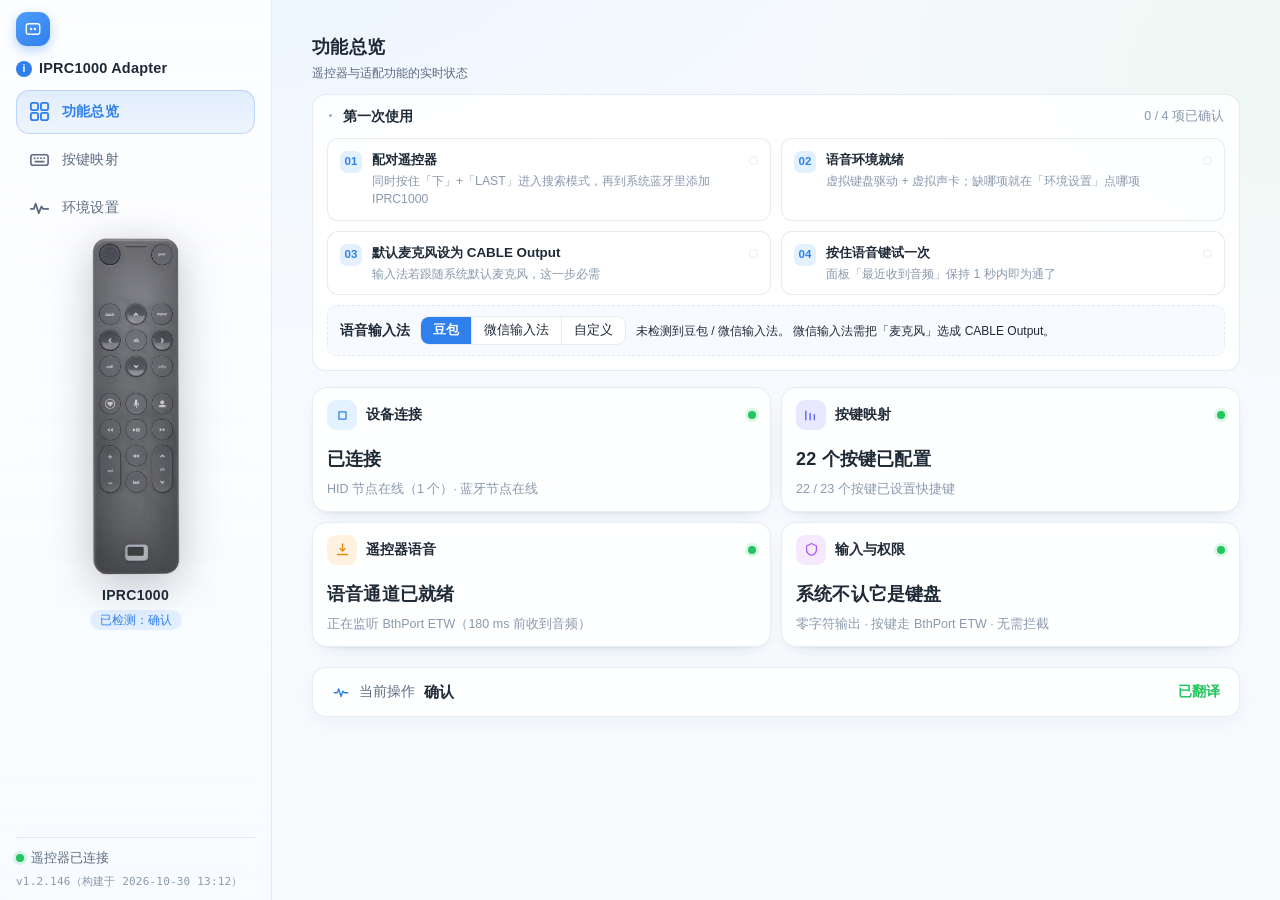
==== commit 8ac4bee7: "KeymouseGo 脚本导入 + 宏执行速度（1.2.146） ## 新增：导入 KeymouseGo 的 .txt 脚本 按用户提供的真实脚本（`[113,"EM","mouse left up"" ====
--- a/iprc1000_gui_dotnet/ui/index.html
+++ b/iprc1000_gui_dotnet/ui/index.html
@@ -271,6 +271,11 @@
                 <input class="cm-num" id="macLoop" type="number" min="0" max="999" value="1">
                 <span class="cm-hint" id="macLoopHint">遍 · 1 = 触发一次，0 = 一直循环（按任意遥控器键停）</span>
               </div>
+              <div class="cm-row">
+                <span class="cm-lab">速度</span>
+                <input class="cm-num" id="macSpeed" type="number" min="10" max="400" step="10" value="100">
+                <span class="cm-hint">% · 100 = 原速，200 = 快一倍。只影响等待与按住时长，不影响粘贴后的等待</span>
+              </div>
               <div class="cm-steps" id="macSteps"></div>
               <div class="cm-add" id="macAdd">
                 <button class="btn ghost" data-add="keys">+ 按键</button>
@@ -281,11 +286,13 @@
                 <!-- 清空：重新配一个宏时不用逐条删。会二次确认（误点丢很多步很难受） -->
                 <button class="btn ghost" id="macClear" title="清空所有步骤，重新配">清空</button>
               </div>
-              <!-- 罗技 Lua 导入：只做子集提取，不是 Lua 解释器 -->
+              <!-- 脚本导入：罗技 Lua / KeymouseGo .txt，两者都只做"线性序列"提取 -->
               <div class="cm-row">
                 <button class="btn ghost" id="luaBtn">导入 .lua（罗技）</button>
-                <input type="file" id="luaFile" accept=".lua,.txt" style="display:none">
-                <span class="cm-hint">只认线性序列；按住连点/压枪这类会明确报错并指行号</span>
+                <button class="btn ghost" id="kmgoBtn">导入 .txt（KeymouseGo）</button>
+                <input type="file" id="luaFile" accept=".lua" style="display:none">
+                <input type="file" id="kmgoFile" accept=".txt" style="display:none">
+                <span class="cm-hint">只认线性序列；循环/流程控制会明确报错并给行号</span>
               </div>
               <div class="note">「按键」填虚拟键码，逗号分隔（<b>17,65</b> = Ctrl+A）。
                 「点击」复用按键面板里的「截图点击」：按采集过的图标找，找不到就停下，不会瞎点。</div>
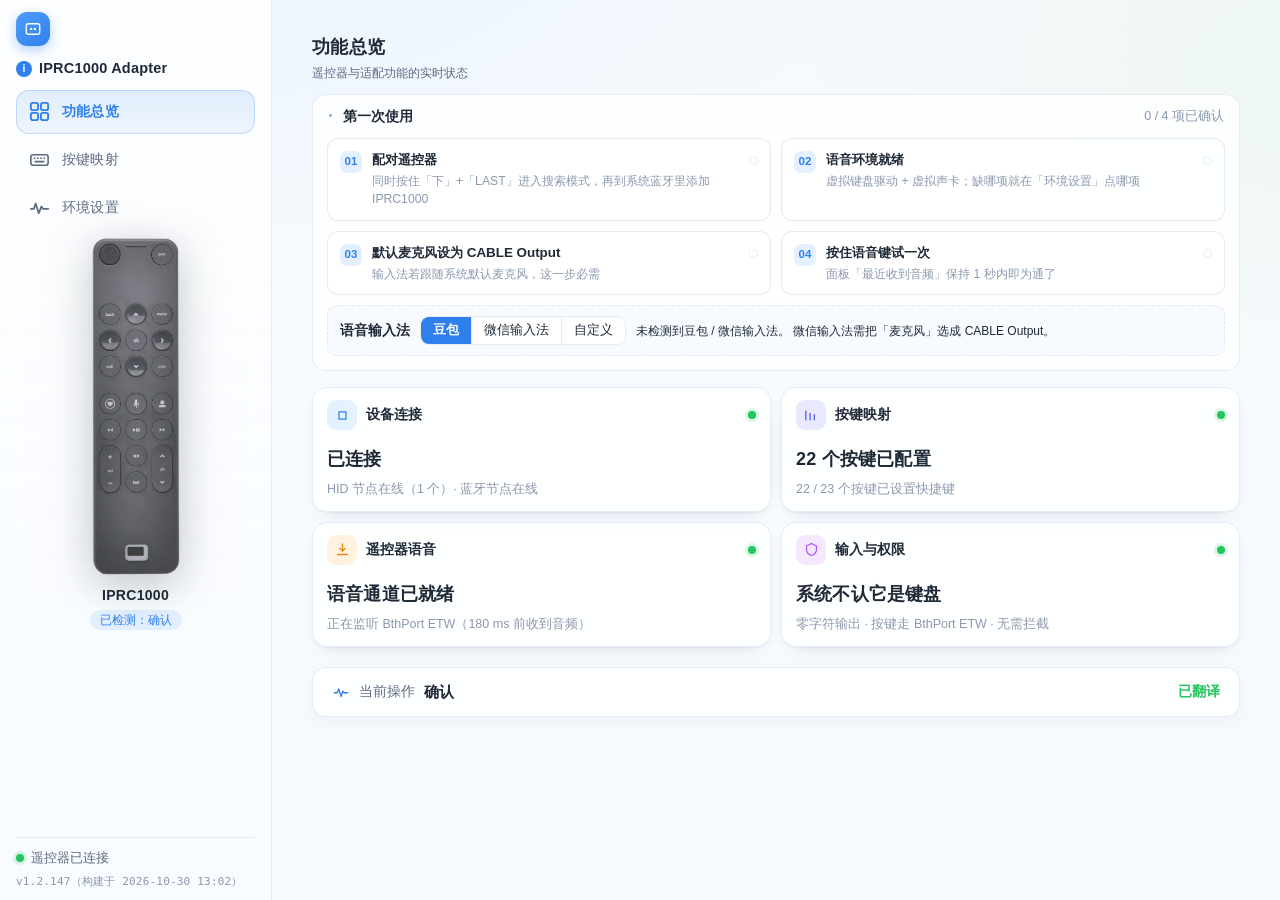
==== commit 983a9554: "移除罗技 Lua、power 默认改锁屏、录制说明补全（1.2.147） ## 移除：罗技 Lua 导入 Lua 是"事件回调 + 命令式代码"，只能做子集提取，维护面大、实际用户少； Keymous" ====
--- a/iprc1000_gui_dotnet/ui/index.html
+++ b/iprc1000_gui_dotnet/ui/index.html
@@ -260,7 +260,7 @@
                    （否则点「开始录制」那一下会被自己录进去） -->
               <div class="cm-row">
                 <button class="btn" id="recBtn" data-on="0">开始录制</button>
-                <span class="cm-hint" id="recHint">录键盘 + 鼠标点击/拖拽；不录自由移动</span>
+                <span class="cm-hint" id="recHint">录键盘 + 鼠标点击/拖拽；不录自由移动，也不录遥控器按键</span>
               </div>
               <div class="cm-row">
                 <input class="cm-name" id="macName" maxlength="40" placeholder="宏名称（可选）">
@@ -286,11 +286,9 @@
                 <!-- 清空：重新配一个宏时不用逐条删。会二次确认（误点丢很多步很难受） -->
                 <button class="btn ghost" id="macClear" title="清空所有步骤，重新配">清空</button>
               </div>
-              <!-- 脚本导入：罗技 Lua / KeymouseGo .txt，两者都只做"线性序列"提取 -->
+              <!-- 脚本导入：KeymouseGo .txt（只做线性序列提取）-->
               <div class="cm-row">
-                <button class="btn ghost" id="luaBtn">导入 .lua（罗技）</button>
                 <button class="btn ghost" id="kmgoBtn">导入 .txt（KeymouseGo）</button>
-                <input type="file" id="luaFile" accept=".lua" style="display:none">
                 <input type="file" id="kmgoFile" accept=".txt" style="display:none">
                 <span class="cm-hint">只认线性序列；循环/流程控制会明确报错并给行号</span>
               </div>
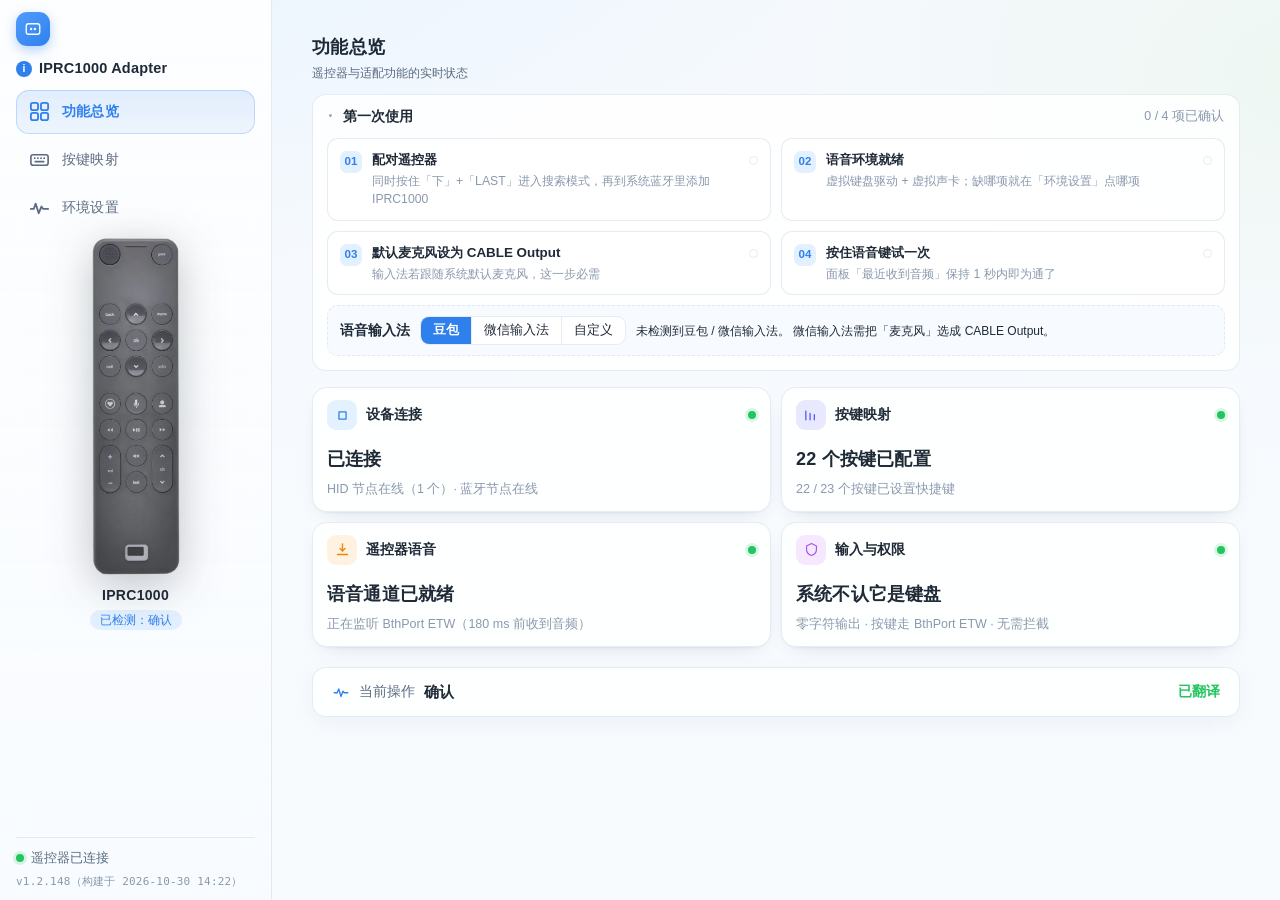
==== commit cfa3cd6b: "修「配了宏/文本按键不生效」：点击默认走光标位 + 失败必须可见（1.2.148） ## 根因（用真机数据查出来的） 用户 keymap 里 `play_pause → -1101 → 宏101`，数" ====
--- a/iprc1000_gui_dotnet/ui/index.html
+++ b/iprc1000_gui_dotnet/ui/index.html
@@ -281,7 +281,7 @@
                 <button class="btn ghost" data-add="keys">+ 按键</button>
                 <button class="btn ghost" data-add="wait">+ 等待</button>
                 <button class="btn ghost" data-add="paste">+ 粘贴文本</button>
-                <button class="btn ghost" data-add="click">+ 点击（图标）</button>
+                <button class="btn ghost" data-add="click">+ 点击</button>
                 <span style="flex:1"></span>
                 <!-- 清空：重新配一个宏时不用逐条删。会二次确认（误点丢很多步很难受） -->
                 <button class="btn ghost" id="macClear" title="清空所有步骤，重新配">清空</button>
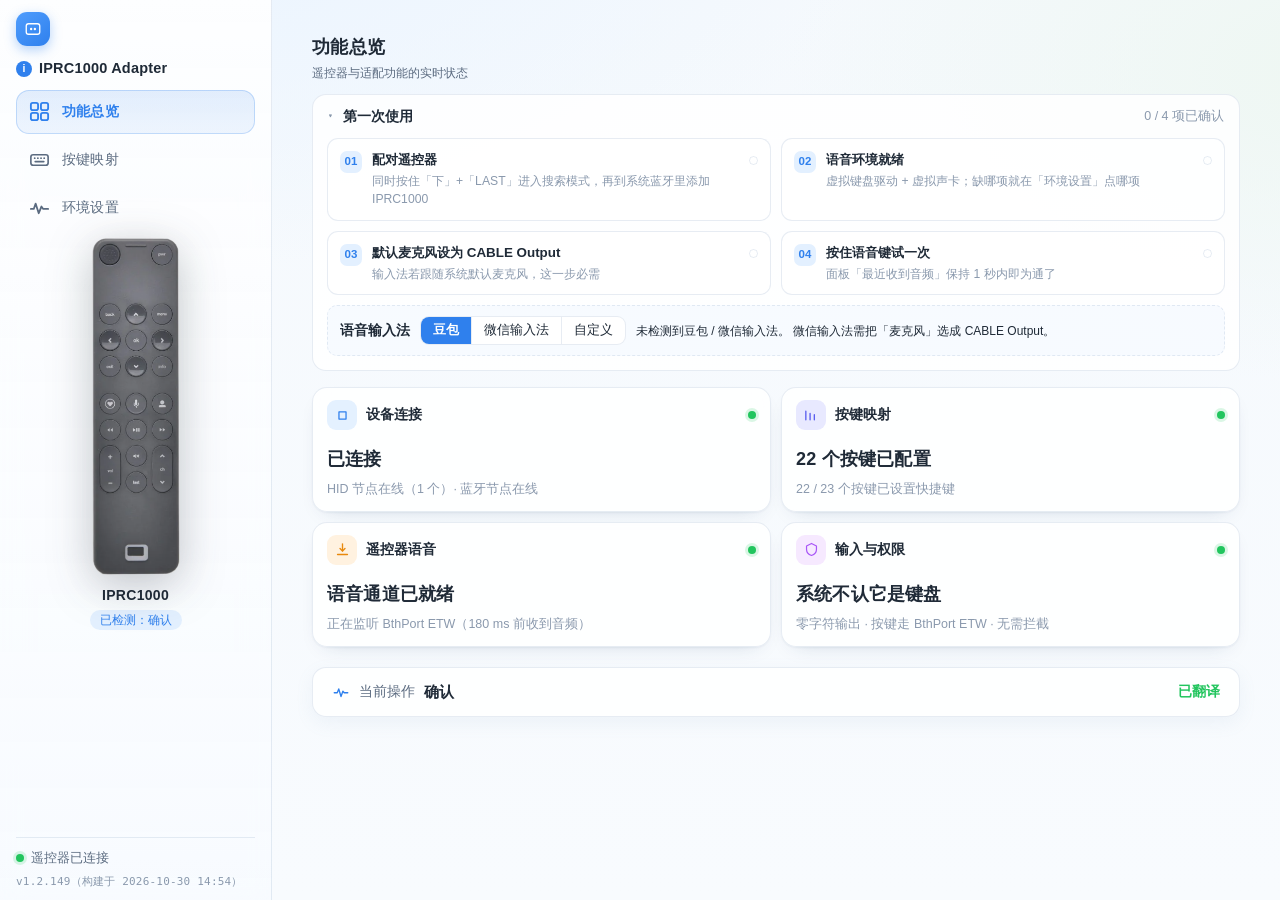
==== commit 038f4b15: "录制热键 F10/F12 + 按键"按一下录入" + 鼠标键选择（1.2.149） ## 新增：录制热键 F10 / F12 录制时用户人在目标程序里，不可能回来点按钮。现在： - **F10** 开" ====
--- a/iprc1000_gui_dotnet/ui/index.html
+++ b/iprc1000_gui_dotnet/ui/index.html
@@ -292,8 +292,10 @@
                 <input type="file" id="kmgoFile" accept=".txt" style="display:none">
                 <span class="cm-hint">只认线性序列；循环/流程控制会明确报错并给行号</span>
               </div>
-              <div class="note">「按键」填虚拟键码，逗号分隔（<b>17,65</b> = Ctrl+A）。
-                「点击」复用按键面板里的「截图点击」：按采集过的图标找，找不到就停下，不会瞎点。</div>
+              <div class="note"><b>按键</b>：点右边的 <b>⌨</b> 再按一下键，自动填入
+                （组合键先按住 Ctrl/Alt/Shift/Win 再按主键）。
+                <b>点击</b>：默认在<b>鼠标当前位置</b>点一下；想按画面找按钮就选「截图匹配」
+                （要先采集图标，没采集会停下并提示）。</div>
             </div>
 
             <div class="kb-foot">
--- a/iprc1000_gui_dotnet/ui/style.css
+++ b/iprc1000_gui_dotnet/ui/style.css
@@ -385,6 +385,11 @@
   font-size:12px;font-family:inherit;background:var(--bg2);color:var(--txt);min-width:0}
 .cm-step input[data-f="vks"]{flex:1 1 60px}
 .cm-step .w56{width:56px;flex:0 0 56px;text-align:center}
+/* 按键录入按钮：小巧，不抢输入框的宽度 */
+.cm-step .kcap{flex:0 0 24px;width:24px;border:1px solid var(--line);background:var(--bg2);
+  color:var(--txt2);border-radius:6px;cursor:pointer;font-size:12px;padding:3px 0;
+  font-family:inherit;line-height:1}
+.cm-step .kcap:hover{border-color:var(--blue);color:var(--blue)}
 .cm-step .rd{font-size:11.5px;color:var(--txt3);overflow:hidden;text-overflow:ellipsis;white-space:nowrap}
 /* 失败策略：点一下在「停 / 跳」之间切 */
 .cm-step .of{border:0;background:transparent;cursor:pointer;font-family:inherit;
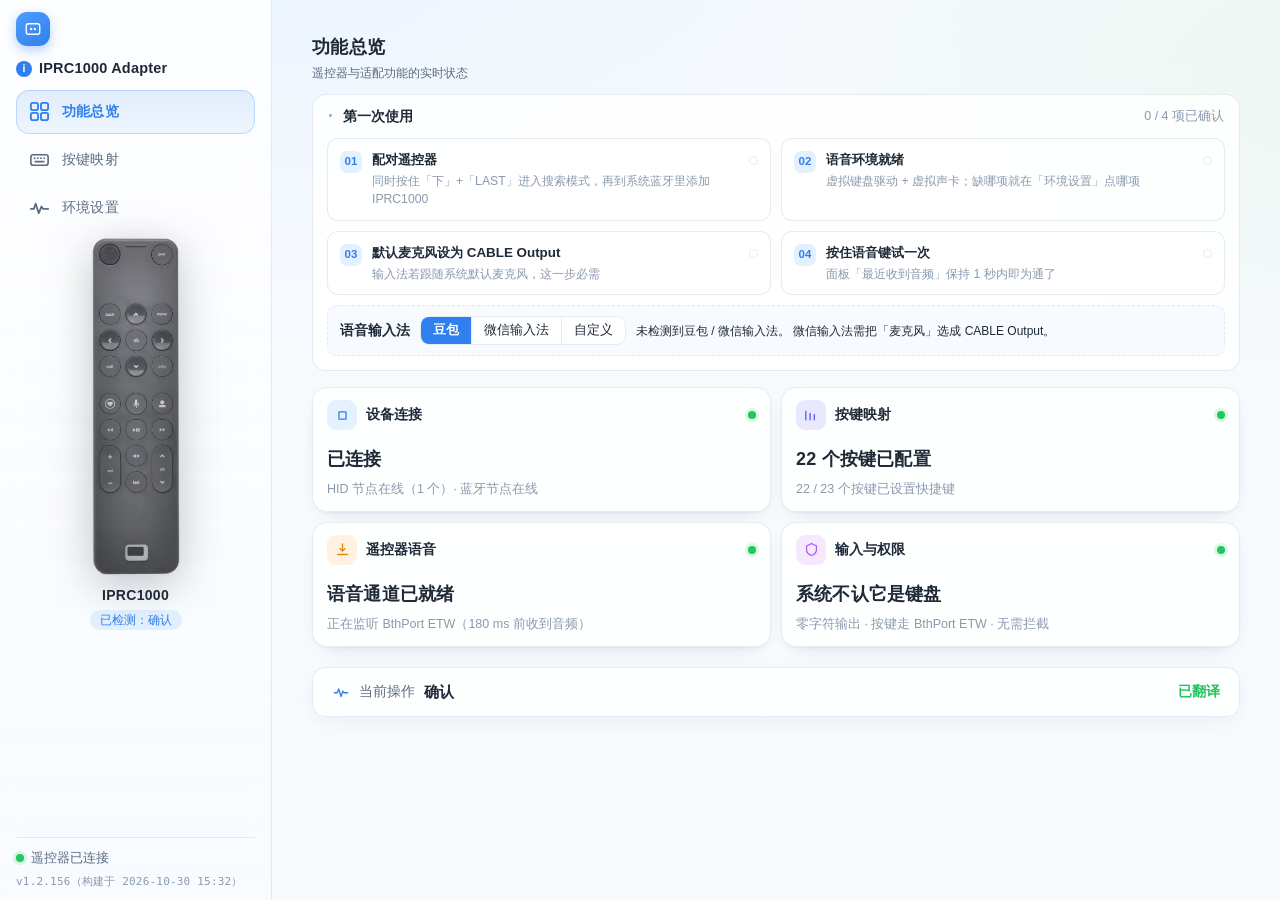
==== commit 16b8d25a: "「+ 按键」弹出**插入按键**框（1.2.156） 用户明确要「点插入按键弹出一个框」，不是底部 toast。做一个真正的居中弹框：  - 点「+ 按键」→ **弹框**（标题「插入按键」） - 框" ====
--- a/iprc1000_gui_dotnet/ui/index.html
+++ b/iprc1000_gui_dotnet/ui/index.html
@@ -209,6 +209,20 @@
 
       <!-- 组合键编辑弹窗：点某一行时弹出 -->
       <div class="mask hide" id="comboMask">
+        <!-- 插入按键的弹框：点「+ 按键」弹出来，按键 或 从列表选 -->
+        <div class="modal hide" id="keyModal">
+          <div class="key-box">
+            <div class="key-box-title">插入按键</div>
+            <div class="key-box-hint">按下要用的键（组合键：先按住 Ctrl/Alt/Shift/Win，再按主键）</div>
+            <div class="key-box-status" id="keyModalStatus">等待按键…</div>
+            <div class="key-box-or">或者从下面选：</div>
+            <select id="keyModalPick"><option value="">选择按键…</option></select>
+            <div class="key-box-foot">
+              <button class="btn ghost" id="keyModalCancel">取消</button>
+            </div>
+          </div>
+        </div>
+
         <div class="modal" id="comboModal">
           <div class="modal-head">
             <div class="modal-thumb" id="comboThumb"></div>
--- a/iprc1000_gui_dotnet/ui/style.css
+++ b/iprc1000_gui_dotnet/ui/style.css
@@ -347,7 +347,11 @@
 .cm-tabs{display:flex;gap:4px;background:var(--bg3);padding:3px;border-radius:11px;margin-bottom:13px}
 .cm-tab{flex:1;padding:7px 0;text-align:center;font-size:13px;border:0;background:transparent;
   color:var(--txt2);border-radius:9px;cursor:pointer;font-family:inherit}
+/* 未选中的页签原来完全没反馈，看着像三个静态标签 —— 实测有人打开弹窗后
+   找不到「按键」页签在哪。加 hover 让它明确"能点"。 */
+.cm-tab:hover{background:rgba(255,255,255,.55);color:var(--txt)}
 .cm-tab.on{background:var(--bg2);color:var(--txt);font-weight:700;box-shadow:0 1px 2px rgba(31,42,55,.08)}
+.cm-tab.on:hover{background:var(--bg2)}
 .cm-pane.hide{display:none}
 
 .cm-label{font-size:12.5px;color:var(--txt2);margin-bottom:7px;display:flex;align-items:baseline;gap:8px}
@@ -385,10 +389,16 @@
   font-size:12px;font-family:inherit;background:var(--bg2);color:var(--txt);min-width:0}
 .cm-step input[data-f="vks"]{flex:1 1 60px}
 .cm-step .w56{width:56px;flex:0 0 56px;text-align:center}
+.cm-step .w72{width:72px;flex:0 0 72px;font-size:11px;padding:3px 2px}
 /* 按键录入按钮：小巧，不抢输入框的宽度 */
 .cm-step .kcap{flex:0 0 24px;width:24px;border:1px solid var(--line);background:var(--bg2);
   color:var(--txt2);border-radius:6px;cursor:pointer;font-size:12px;padding:3px 0;
   font-family:inherit;line-height:1}
+/* 键名显示（替代原来的 VK 码输入框）—— 用户按 ⌨ 录入后应该看到 `Ctrl+A` 而不是 `17,65` */
+.cm-step .vkname{flex:1;min-width:0;padding:4px 7px;border:1px solid var(--line);border-radius:7px;
+  background:var(--bg2);color:var(--txt);font-family:ui-monospace,Consolas,Menlo,monospace;
+  font-size:11.5px;line-height:1.3;white-space:nowrap;overflow:hidden;text-overflow:ellipsis}
+.cm-step .vkname:hover{border-color:var(--blue)}
 .cm-step .kcap:hover{border-color:var(--blue);color:var(--blue)}
 .cm-step .rd{font-size:11.5px;color:var(--txt3);overflow:hidden;text-overflow:ellipsis;white-space:nowrap}
 /* 失败策略：点一下在「停 / 跳」之间切 */
@@ -560,3 +570,20 @@
 .card-merge>.panel{border-radius:0;margin:0}
 .card-merge>.panel:first-child{border-radius:12px 12px 0 0}
 .card-merge>.panel:last-child{border-radius:0 0 12px 12px;border-top:1px dashed var(--line)}
+
+/* ── 插入按键的弹框（2026-10-30）────────────────────────────
+   用户明确要「点插入按键弹出一个框」，而不是底部 toast。
+   独立于那个大的快捷键设置弹窗（#comboModal）。 */
+#keyModal{position:fixed;inset:0;z-index:70;display:flex;align-items:center;
+  justify-content:center;background:rgba(23,32,45,.38);backdrop-filter:blur(2px)}
+#keyModal.hide{display:none}
+.key-box{width:340px;background:var(--bg1,#fff);border-radius:14px;padding:18px;
+  box-shadow:0 12px 40px rgba(0,0,0,.2);text-align:center}
+.key-box-title{font-size:16px;font-weight:700;color:var(--txt);margin-bottom:8px}
+.key-box-hint{font-size:12px;color:var(--txt2);line-height:1.6;margin-bottom:12px}
+.key-box-status{padding:14px 10px;border:1.5px dashed #4A7DFF;border-radius:10px;
+  color:#4A7DFF;font-weight:700;font-size:13px;margin-bottom:12px;min-height:22px}
+.key-box-or{font-size:11px;color:var(--txt3);margin:12px 0 6px}
+.key-box select{width:100%;padding:8px 10px;border:1px solid var(--line,#DDE3EC);
+  border-radius:8px;background:var(--bg,#fff);color:var(--txt);font-family:inherit;font-size:13px}
+.key-box-foot{margin-top:14px}
